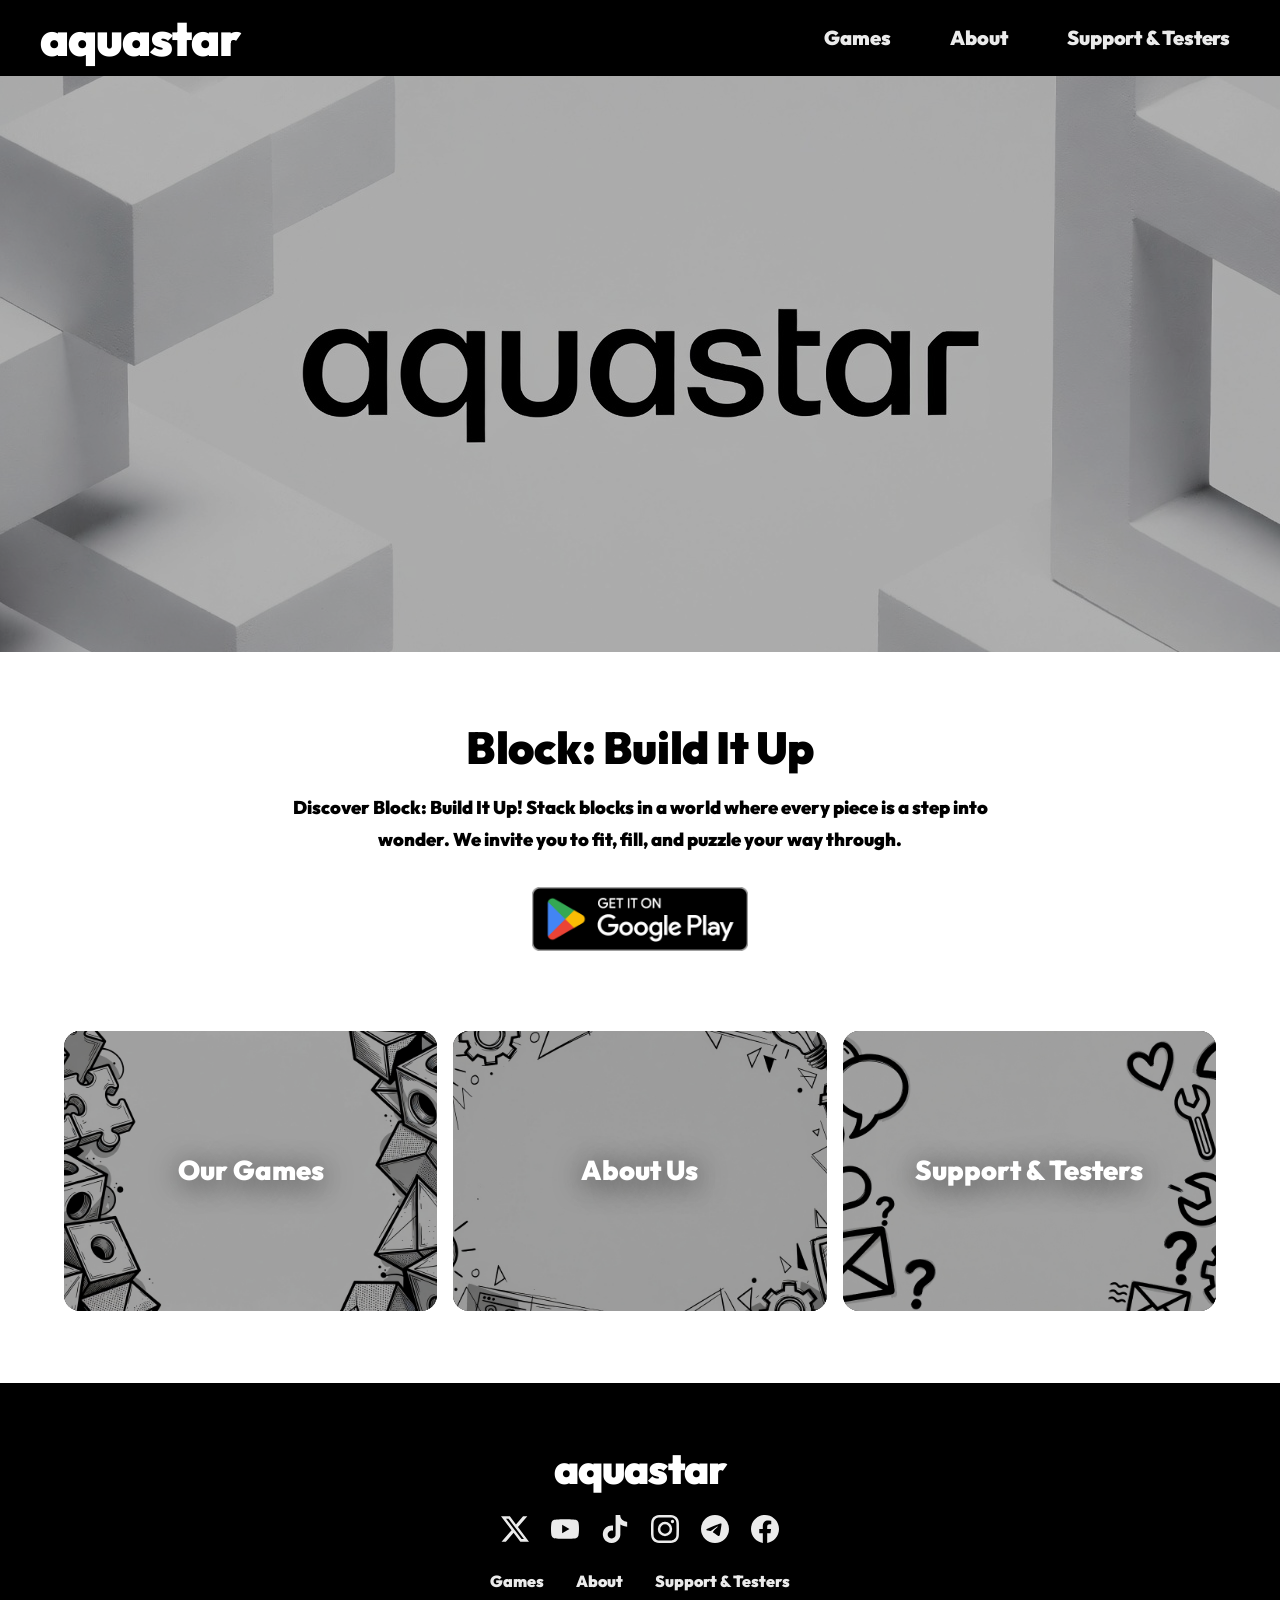
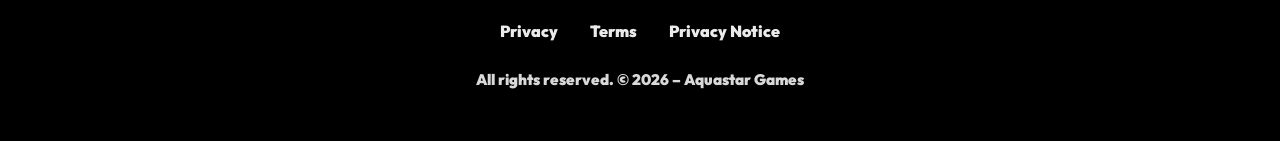
==== index.html @ ebdb1789 "Add files via upload" ====
<!DOCTYPE html>
<html lang="ru">
<head>
<meta charset="UTF-8">
<meta name="viewport" content="width=device-width, initial-scale=1.0">
<title>AQUASTAR — game studio</title>
<meta name="description" content="AQUASTAR — независимая игровая студия.">
<link rel="stylesheet" href="styles.css?v=2">
<link rel="preconnect" href="https://fonts.googleapis.com">
<link rel="preconnect" href="https://fonts.gstatic.com" crossorigin>
<link href="https://fonts.googleapis.com/css2?family=Outfit:wght@900&display=swap" rel="stylesheet">
<link rel="icon" href="IMG_1594.PNG">
</head>
<body data-page="home">

<header class="header">
  <div class="header-wide">
    <a href="index.html" class="logo">
      <span class="logo-name">AQUASTAR</span>
    </a>
    <button class="burger" id="burger" aria-label="menu"><span></span><span></span><span></span></button>
  </div>
  <nav class="nav" id="nav">
    <a href="games.html" data-nav="games">Games</a>
    <a href="about.html" data-nav="about">About</a>
    <a href="support.html" data-nav="support">Support &amp; Testers</a>
  </nav>
</header>

<main>
  <section class="banner"><img src="landing.jpg" alt=""></section>
  <section class="promo">
    <h1>Block: Build It Up</h1>
    <p>Discover Block: Build It Up! Stack blocks in a world where every piece is a step into wonder. We invite you to fit, fill, and puzzle your way through.</p>
    <a class="gplay-img" href="#">
      <img src="GetItOnGooglePlay_Badge_Web_color_English.png" alt="Get it on Google Play">
    </a>
  </section>
  <section class="land-cards">
    <a class="land-card" href="games.html"><img src="Games.jpg" alt="Our Games"><span>Our Games</span></a>
    <a class="land-card" href="about.html"><img src="About%20us.jpg" alt="About Us"><span>About Us</span></a>
    <a class="land-card" href="support.html"><img src="support.jpg" alt="Support and Testers"><span>Support &amp; Testers</span></a>
  </section>
</main>

<footer class="footer">
  <div class="footer-wide">
    <div class="footer-logo">aquastar</div>
    <div class="footer-social">
      <a href="https://x.com/aquastarstudio" target="_blank" rel="noopener" aria-label="X"><svg viewBox="0 0 24 24"><path d="M18.9 1.15h3.68l-8.04 9.19L24 22.85h-7.41l-5.8-7.58-6.64 7.58H.47l8.6-9.83L0 1.15h7.59l5.24 6.93 6.07-6.93zm-1.29 19.5h2.04L6.49 3.24H4.3l13.31 17.41z"/></svg></a>
      <a href="https://youtube.com/@aquastarstudio" target="_blank" rel="noopener" aria-label="YouTube"><svg viewBox="0 0 24 24"><path d="M23.5 6.19a3.02 3.02 0 0 0-2.12-2.14C19.5 3.55 12 3.55 12 3.55s-7.5 0-9.38.5A3.02 3.02 0 0 0 .5 6.19C0 8.07 0 12 0 12s0 3.93.5 5.81a3.02 3.02 0 0 0 2.12 2.14c1.88.5 9.38.5 9.38.5s7.5 0 9.38-.5a3.02 3.02 0 0 0 2.12-2.14C24 15.93 24 12 24 12s0-3.93-.5-5.81zM9.55 15.57V8.43L15.82 12l-6.27 3.57z"/></svg></a>
      <a href="https://www.tiktok.com/@aquastarstudio" target="_blank" rel="noopener" aria-label="TikTok"><svg viewBox="0 0 24 24"><path d="M12.53.02C13.84 0 15.14.01 16.44 0c.08 1.53.63 3.09 1.75 4.17 1.12 1.11 2.7 1.62 4.24 1.79v4.03c-1.44-.05-2.89-.35-4.2-.97-.57-.26-1.1-.59-1.62-.93-.01 2.92.01 5.84-.02 8.75-.08 1.4-.54 2.79-1.35 3.94-1.31 1.92-3.58 3.17-5.91 3.21-1.43.08-2.86-.31-4.08-1.03-2.02-1.19-3.44-3.37-3.65-5.71-.02-.5-.03-1-.01-1.49.18-1.9 1.12-3.72 2.58-4.96 1.66-1.44 3.98-2.13 6.15-1.72.02 1.48-.04 2.96-.04 4.44-.99-.32-2.15-.23-3.02.37-.63.41-1.11 1.04-1.36 1.75-.21.51-.15 1.07-.14 1.61.24 1.64 1.82 3.02 3.5 2.87 1.12-.01 2.19-.66 2.77-1.61.19-.33.4-.67.41-1.06.1-1.79.06-3.57.07-5.36.01-4.03-.01-8.05.02-12.07z"/></svg></a>
      <a href="https://www.instagram.com/aquastarstudio" target="_blank" rel="noopener" aria-label="Instagram"><svg viewBox="0 0 24 24"><path d="M12 0C8.74 0 8.33.01 7.05.07 5.78.13 4.9.33 4.14.63c-.79.3-1.46.72-2.13 1.38A5.88 5.88 0 0 0 .63 4.14C.33 4.9.13 5.78.07 7.05.01 8.33 0 8.74 0 12s.01 3.67.07 4.95c.06 1.27.26 2.15.56 2.91.3.79.72 1.46 1.38 2.13.67.66 1.34 1.08 2.13 1.38.76.3 1.64.5 2.91.56C8.33 23.99 8.74 24 12 24s3.67-.01 4.95-.07c1.27-.06 2.15-.26 2.91-.56a5.88 5.88 0 0 0 2.13-1.38 5.88 5.88 0 0 0 1.38-2.13c.3-.76.5-1.64.56-2.91.06-1.28.07-1.69.07-4.95s-.01-3.67-.07-4.95c-.06-1.27-.26-2.15-.56-2.91a5.88 5.88 0 0 0-1.38-2.13A5.88 5.88 0 0 0 19.86.63C19.1.33 18.22.13 16.95.07 15.67.01 15.26 0 12 0zm0 2.16c3.2 0 3.58.01 4.85.07 1.17.05 1.8.25 2.23.41.56.22.96.48 1.38.9.42.42.68.82.9 1.38.16.42.36 1.06.41 2.23.06 1.27.07 1.65.07 4.85s-.01 3.58-.07 4.85c-.05 1.17-.25 1.8-.41 2.23a3.72 3.72 0 0 1-.9 1.38c-.42.42-.82.68-1.38.9-.42.16-1.06.36-2.23.41-1.27.06-1.65.07-4.85.07s-3.58-.01-4.85-.07c-1.17-.05-1.8-.25-2.23-.41a3.72 3.72 0 0 1-1.38-.9 3.72 3.72 0 0 1-.9-1.38c-.16-.42-.36-1.06-.41-2.23-.06-1.27-.07-1.65-.07-4.85s.01-3.58.07-4.85c.05-1.17.25-1.8.41-2.23.22-.56.48-.96.9-1.38.42-.42.82-.68 1.38-.9.42-.16 1.06-.36 2.23-.41 1.27-.06 1.65-.07 4.85-.07M12 5.84A6.16 6.16 0 1 0 18.16 12 6.16 6.16 0 0 0 12 5.84zm0 10.15A4 4 0 1 1 16 12a4 4 0 0 1-4 3.99zm7.85-10.4a1.44 1.44 0 1 1-2.88 0 1.44 1.44 0 0 1 2.88 0z"/></svg></a>
      <a href="https://t.me/aquastargames" target="_blank" rel="noopener" aria-label="Telegram"><svg viewBox="0 0 24 24"><path d="M11.944 0A12 12 0 0 0 0 12a12 12 0 0 0 12 12 12 12 0 0 0 12-12A12 12 0 0 0 12 0a12 12 0 0 0-.056 0zm4.962 7.224c.1-.002.321.023.465.14a.506.506 0 0 1 .171.325c.016.093.036.306.02.472-.18 1.898-.962 6.502-1.36 8.627-.168.9-.499 1.201-.82 1.23-.696.065-1.225-.46-1.9-.902-1.056-.693-1.653-1.124-2.678-1.8-1.185-.78-.417-1.21.258-1.91.177-.184 3.247-2.977 3.307-3.23.007-.032.014-.15-.056-.212s-.174-.041-.249-.024c-.106.024-1.793 1.14-5.061 3.345-.48.33-.913.49-1.302.48-.428-.008-1.252-.241-1.865-.44-.752-.245-1.349-.374-1.297-.789.027-.216.325-.437.893-.663 3.498-1.524 5.83-2.529 6.998-3.014 3.332-1.386 4.025-1.627 4.476-1.635z"/></svg></a>
      <a href="https://www.facebook.com/profile.php?id=61594178802154" target="_blank" rel="noopener" aria-label="Facebook"><svg viewBox="0 0 24 24"><path d="M24 12.07C24 5.4 18.63 0 12 0S0 5.4 0 12.07C0 18.1 4.39 23.09 10.13 24v-8.44H7.08v-3.49h3.04V9.41c0-3.02 1.8-4.7 4.54-4.7 1.31 0 2.68.24 2.68.24v2.97h-1.51c-1.49 0-1.95.93-1.95 1.89v2.26h3.32l-.53 3.49h-2.79V24C19.61 23.09 24 18.1 24 12.07z"/></svg></a>
    </div>
    <div class="footer-nav"><a href="games.html">Games</a><a href="about.html">About</a><a href="support.html">Support &amp; Testers</a></div>
    <div class="footer-links"><a href="privacy.html">Privacy</a><a href="terms.html">Terms</a><a href="privacy-notice.html">Privacy Notice</a></div>
    <div class="footer-copy">All rights reserved. © 2026 – Aquastar Games</div>
  </div>
</footer>

<script src="script.js"></script>
</body>
</html>
---- styles.css ----
:root{
  --bg:#ffffff;
  --ink:#0b1020;
  --muted:#5c6b87;
  --line:#e7ecf4;
  --gray:#f5f7fb;
  --accent:#0090c8;
  --r:16px;
  --font-d:'Outfit',system-ui,sans-serif;
  --font-b:'Outfit',system-ui,sans-serif;
  --font-logo:'Outfit',system-ui,sans-serif;
  --font-nav:'Outfit',system-ui,sans-serif;
}
*{margin:0;padding:0;box-sizing:border-box;font-family:'Outfit',system-ui,sans-serif;font-weight:900}
html{scroll-behavior:smooth}
body{background:var(--bg);color:var(--ink);font-family:'Outfit',system-ui,sans-serif;font-weight:900;line-height:1.6;min-height:100vh;display:flex;flex-direction:column}
main{flex:1;min-height:60vh}
a{color:inherit;text-decoration:none}
.wrap{max-width:1120px;margin:0 auto;padding:0 24px}
.wrap-wide{max-width:1400px;margin:0 auto;padding:0 32px}
.muted{color:var(--muted)}
.eyebrow{font-size:.75rem;letter-spacing:.18em;text-transform:uppercase;color:var(--accent);font-weight:900;margin-bottom:12px}
h1{font-family:var(--font-d);font-size:clamp(2rem,5vw,3.4rem);line-height:1.08;letter-spacing:-.01em;margin-bottom:16px}
h2{font-family:var(--font-d);font-size:clamp(1.3rem,2.8vw,1.9rem);line-height:1.2;margin-bottom:12px}
.lead{color:var(--muted);font-size:1.08rem;max-width:620px;margin-bottom:24px}
.link{font-weight:900;border-bottom:2px solid var(--ink);padding-bottom:2px}
.link:hover{color:var(--accent);border-color:var(--accent)}

/* wide header: logo left, buttons right — black */
.header{position:sticky;top:0;z-index:60}
.header-wide{position:relative;z-index:60;max-width:none;margin:0;padding:0 48px 0 40px;height:76px;display:flex;align-items:center;gap:16px;background:#000;border-bottom:1px solid #000}
.logo{display:flex;align-items:center;gap:0;margin:0;padding:0;flex:1}
.logo-name{font-family:var(--font-logo);font-weight:900;text-transform:lowercase;letter-spacing:-.02em;font-size:3rem;line-height:1;color:#fff;margin:0;padding:0}
.nav{position:absolute;z-index:65;right:48px;top:50%;transform:translateY(-50%);display:flex;gap:56px;align-items:center}
.nav a{padding:6px 2px;border-radius:0;font-family:var(--font-nav);font-weight:900;font-size:1.25rem;letter-spacing:-.01em;color:#fff;border:none;background:none;opacity:.92}
.nav a:hover{color:#fff;background:none;opacity:1}
.nav a.active{color:#fff;background:none;opacity:1}
.burger{display:none;flex-direction:column;justify-content:center;gap:5px;background:none;border:none;padding:8px;cursor:pointer}
.burger span{width:22px;height:2px;background:#fff;display:block;border-radius:2px;transform-origin:center;transition:transform .38s cubic-bezier(.4,0,.2,1),opacity .25s ease}
.burger.open span:nth-child(1){transform:translateY(7px) rotate(45deg)}
.burger.open span:nth-child(2){opacity:0}
.burger.open span:nth-child(3){transform:translateY(-7px) rotate(-45deg)}

/* buttons */
.btn{display:inline-flex;align-items:center;justify-content:center;padding:14px 28px;border-radius:12px;font-weight:900;font-size:.95rem;border:1px solid transparent;cursor:pointer;transition:.2s}
.btn-dark{background:var(--ink);color:#fff}
.btn-dark:hover{transform:translateY(-2px);box-shadow:0 12px 28px rgba(11,16,32,.22)}
.btn-light{background:#fff;color:var(--ink);border-color:var(--line)}
.btn-light:hover{border-color:var(--ink)}

/* hero */
.hero{padding:88px 0 72px;border-bottom:1px solid var(--line)}
.hero-btns{display:flex;gap:12px;flex-wrap:wrap}

/* sections */
.section{padding:72px 0}
.section-gray{background:var(--gray);border-top:1px solid var(--line);border-bottom:1px solid var(--line)}
.section-head{display:flex;align-items:end;justify-content:space-between;gap:20px;margin-bottom:32px;flex-wrap:wrap}
.split{display:grid;grid-template-columns:1.1fr .9fr;gap:48px;align-items:start}
.checklist{list-style:none;margin:20px 0 24px;display:flex;flex-direction:column;gap:12px}
.checklist li{padding:14px 16px;border:1px solid var(--line);border-radius:12px;background:#fff}
.checklist li b{font-weight:900}
.checklist li span{color:var(--muted)}

/* cards */
.card{background:#fff;border:1px solid var(--line);border-radius:var(--r);padding:28px}
.about-card{text-align:center}
.about-stats{display:grid;grid-template-columns:repeat(3,1fr);gap:12px;border-top:1px solid var(--line);padding-top:20px}
.about-stats b{font-family:var(--font-d);font-size:1.4rem;display:block}
.about-stats span{color:var(--muted);font-size:.82rem}

/* games */
.games-grid{display:grid;grid-template-columns:repeat(3,1fr);gap:16px}
.game{background:#fff;border:1px solid var(--line);border-radius:var(--r);padding:26px 24px;display:flex;flex-direction:column;gap:10px;transition:.2s}
.game:hover{transform:translateY(-4px);border-color:var(--ink);box-shadow:0 16px 40px rgba(11,16,32,.1)}
.game-top{display:flex;justify-content:space-between;align-items:center;margin-bottom:6px}
.tag{font-size:.72rem;font-weight:900;letter-spacing:.08em;text-transform:uppercase;background:var(--ink);color:#fff;padding:5px 12px;border-radius:99px}
.game-num{color:var(--muted);font-size:.85rem}
.game h3{font-family:var(--font-d);font-size:1.1rem}
.game p{color:var(--muted);font-size:.93rem;flex:1}

/* detail pages */
.page-hero{padding:72px 0 40px}
.stack{display:flex;flex-direction:column;gap:16px}
.detail{background:#fff;border:1px solid var(--line);border-radius:var(--r);padding:36px 32px}
.detail-top{display:flex;justify-content:space-between;gap:12px;flex-wrap:wrap;margin-bottom:14px}
.num{color:#c3cbdd;margin-right:8px}
.detail p{color:var(--muted);max-width:720px;margin-bottom:20px}
.meta{display:grid;grid-template-columns:repeat(4,1fr);gap:12px;border-top:1px solid var(--line);padding-top:20px}
.meta b{display:block;font-size:.72rem;text-transform:uppercase;letter-spacing:.1em;color:var(--muted);margin-bottom:4px}
.columns-3{display:grid;grid-template-columns:repeat(3,1fr);gap:16px}
.mini-card{background:#fff;border:1px solid var(--line);border-radius:var(--r);padding:26px 24px}
.mini-card b{font-family:var(--font-d);color:var(--accent)}
.mini-card h3{font-size:1rem;margin:10px 0 8px;font-family:var(--font-b);font-weight:900}
.mini-card p{color:var(--muted);font-size:.92rem}
.timeline{display:grid;grid-template-columns:repeat(4,1fr);gap:12px;margin-top:20px}
.timeline>div{border:1px solid var(--line);border-radius:12px;padding:16px;background:var(--gray)}
.timeline b{font-family:var(--font-d);display:block;font-size:1.1rem}
.timeline span{color:var(--muted);font-size:.88rem}

/* cta */
.cta{border:1px solid var(--ink);border-radius:20px;padding:40px 36px;display:flex;align-items:center;justify-content:space-between;gap:24px;flex-wrap:wrap;background:#fff}

/* form */
.form{display:flex;flex-direction:column;gap:14px;margin-top:24px;max-width:640px}
.form-row{display:grid;grid-template-columns:1fr 1fr;gap:14px}
.form label{display:flex;flex-direction:column;gap:8px;font-size:.8rem;font-weight:900;text-transform:uppercase;letter-spacing:.08em;color:var(--muted)}
.form input,.form textarea{border:1px solid var(--line);border-radius:12px;padding:13px 14px;font-family:var(--font-b);font-size:.95rem;color:var(--ink);background:#fff;width:100%}
.form input:focus,.form textarea:focus{outline:none;border-color:var(--ink)}
.form-ok{display:none;background:#e8f8ef;border:1px solid #b6e6c8;color:#157347;padding:12px;border-radius:12px;font-size:.9rem;text-transform:none;letter-spacing:0}
.form-ok.show{display:block}
.contact-lines{display:flex;flex-direction:column;gap:8px;margin-top:20px;color:var(--muted)}

/* fullscreen banner */
.banner{position:relative;width:100%;height:64vh;min-height:300px;overflow:hidden;background:#000}
.banner img{width:100%;height:100%;object-fit:cover;display:block}
.banner::after{content:"";position:absolute;inset:0;background:rgba(0,0,0,.3)}
.banner-text{position:absolute;inset:0;z-index:1;display:flex;align-items:center;justify-content:center;text-align:center;padding:0 20px;color:#fff;font-family:var(--font-nav);font-weight:900;font-size:clamp(2.5rem,7vw,5rem);letter-spacing:-.01em;text-shadow:0 4px 32px rgba(0,0,0,.65)}

/* game promo */
.promo{max-width:780px;margin:0 auto;padding:72px 24px;text-align:center}
.promo h1,.promo h2{font-size:clamp(1.8rem,4.5vw,2.8rem);margin-bottom:20px;color:#000}
.promo p{font-size:1.15rem;line-height:1.7;color:#000;margin-bottom:32px}
.gplay-img{display:inline-block}
.gplay-img img{height:64px;width:auto;display:block}

/* landing cards */
.land-cards{display:grid;grid-template-columns:repeat(3,1fr);gap:16px;max-width:1200px;margin:0 auto;padding:0 24px 72px}
.land-card{position:relative;display:block;border-radius:16px;overflow:hidden;min-height:280px;background:#000}
.land-card img{position:absolute;inset:0;width:100%;height:100%;object-fit:cover;transition:transform .5s ease}
.land-card::after{content:"";position:absolute;inset:0;background:rgba(0,0,0,.35)}
.land-card span{position:absolute;inset:0;z-index:1;display:flex;align-items:center;justify-content:center;text-align:center;padding:0 16px;color:#fff;font-weight:900;font-size:1.7rem;text-shadow:0 4px 28px rgba(0,0,0,.65)}
.land-card:hover img{transform:scale(1.05)}
.policy h3{font-size:1.25rem;margin:28px 0 10px;color:#000}
.policy h3:first-child{margin-top:0}
.policy p{font-size:1rem;margin-bottom:14px;font-weight:500;line-height:1.75;color:#000}
.policy ul{margin:0 0 14px 20px;color:#000;font-size:1rem;font-weight:500;line-height:1.75}
.policy li{margin-bottom:6px;color:#000}
.policy a{color:#000;text-decoration:underline;word-break:break-all}
.policy code{font-family:monospace;font-size:.88em;color:#000;background:none;border:none;padding:0}
body[data-page="privacy"] .eyebrow{color:#000}
body[data-page="privacy"] .lead{color:#000}
body[data-page="terms"] .eyebrow{color:#000}
body[data-page="terms"] .lead{color:#000}
body[data-page="privacy-notice"] .eyebrow{color:#000}
body[data-page="privacy-notice"] .lead{color:#000}

/* language toggle */
.lang-toggle{display:flex;gap:8px;margin-bottom:8px}
.lang-toggle button{font-family:var(--font-nav);font-weight:900;font-size:1rem;padding:10px 26px;border-radius:99px;border:1px solid #000;background:#fff;color:#000;cursor:pointer}
.lang-toggle button.on{background:#000;color:#fff}

/* footer — black, centered like reference */
.footer{border-top:1px solid #000;padding:0;background:#000}
.footer-wide{max-width:none;margin:0;padding:64px 24px 48px;display:flex;flex-direction:column;align-items:center;gap:24px;text-align:center}
.footer-logo{font-family:var(--font-logo);font-weight:900;text-transform:lowercase;letter-spacing:-.02em;font-size:2.6rem;line-height:1;color:#fff}
.footer-social{display:flex;gap:18px;align-items:center;justify-content:center;flex-wrap:wrap}
.footer-social a{display:inline-flex;width:32px;height:32px;align-items:center;justify-content:center;color:#fff;opacity:.92}
.footer-social a:hover{opacity:1;transform:translateY(-2px)}
.footer-social svg{width:28px;height:28px;fill:#fff}
.footer-links,.footer-nav{display:flex;gap:32px;font-family:var(--font-nav);font-weight:900;font-size:1rem;flex-wrap:wrap;justify-content:center}
.footer-links a,.footer-nav a{color:#fff;opacity:.92}
.footer-links a:hover,.footer-nav a:hover{opacity:1}
.footer-copy{color:#fff;opacity:.85;font-size:.95rem;font-family:var(--font-nav);font-weight:900}

/* reveal */
.reveal{opacity:0;transform:translateY(18px);transition:.6s ease}
.reveal.visible{opacity:1;transform:none}

@media(max-width:900px){
  .split{grid-template-columns:1fr}
  .games-grid,.columns-3{grid-template-columns:1fr}
  .meta{grid-template-columns:repeat(2,1fr)}
  .timeline{grid-template-columns:repeat(2,1fr)}
}
@media(max-width:720px){
  .header-wide{padding:0 20px;height:64px}
  .logo-name{font-size:2.1rem}
  .nav{position:fixed;top:64px;left:0;right:0;z-index:55;background:#fff;flex-direction:column;gap:0;align-items:stretch;border-bottom:1px solid #e2e2e2;display:flex;padding:8px 24px 24px;transform:translateY(-115%);visibility:hidden;transition:transform .5s cubic-bezier(.4,0,.2,1),visibility 0s .5s}
  .nav.open{transform:none;visibility:visible;transition:transform .55s cubic-bezier(.4,0,.2,1)}
  .nav a{text-align:left;border:none;border-bottom:1px solid #f5f5f5;color:#000;font-size:1.1rem;padding:18px 0;opacity:0;transition:opacity .3s ease}
  .nav a.active{color:#000}
  .nav.open a{opacity:1}
  .nav.open a:nth-child(1){transition-delay:.15s}
  .nav.open a:nth-child(2){transition-delay:.22s}
  .nav.open a:nth-child(3){transition-delay:.29s}
  .burger{display:flex}
  .form-row{grid-template-columns:1fr}
  .wrap-wide{padding:0 20px}
  .banner{height:58vh;min-height:260px}
  .land-cards{grid-template-columns:1fr}
  .section{padding:52px 0}
  .hero{padding:60px 0 52px}
  .detail{padding:28px 22px}
  .cta{padding:28px 22px}
}
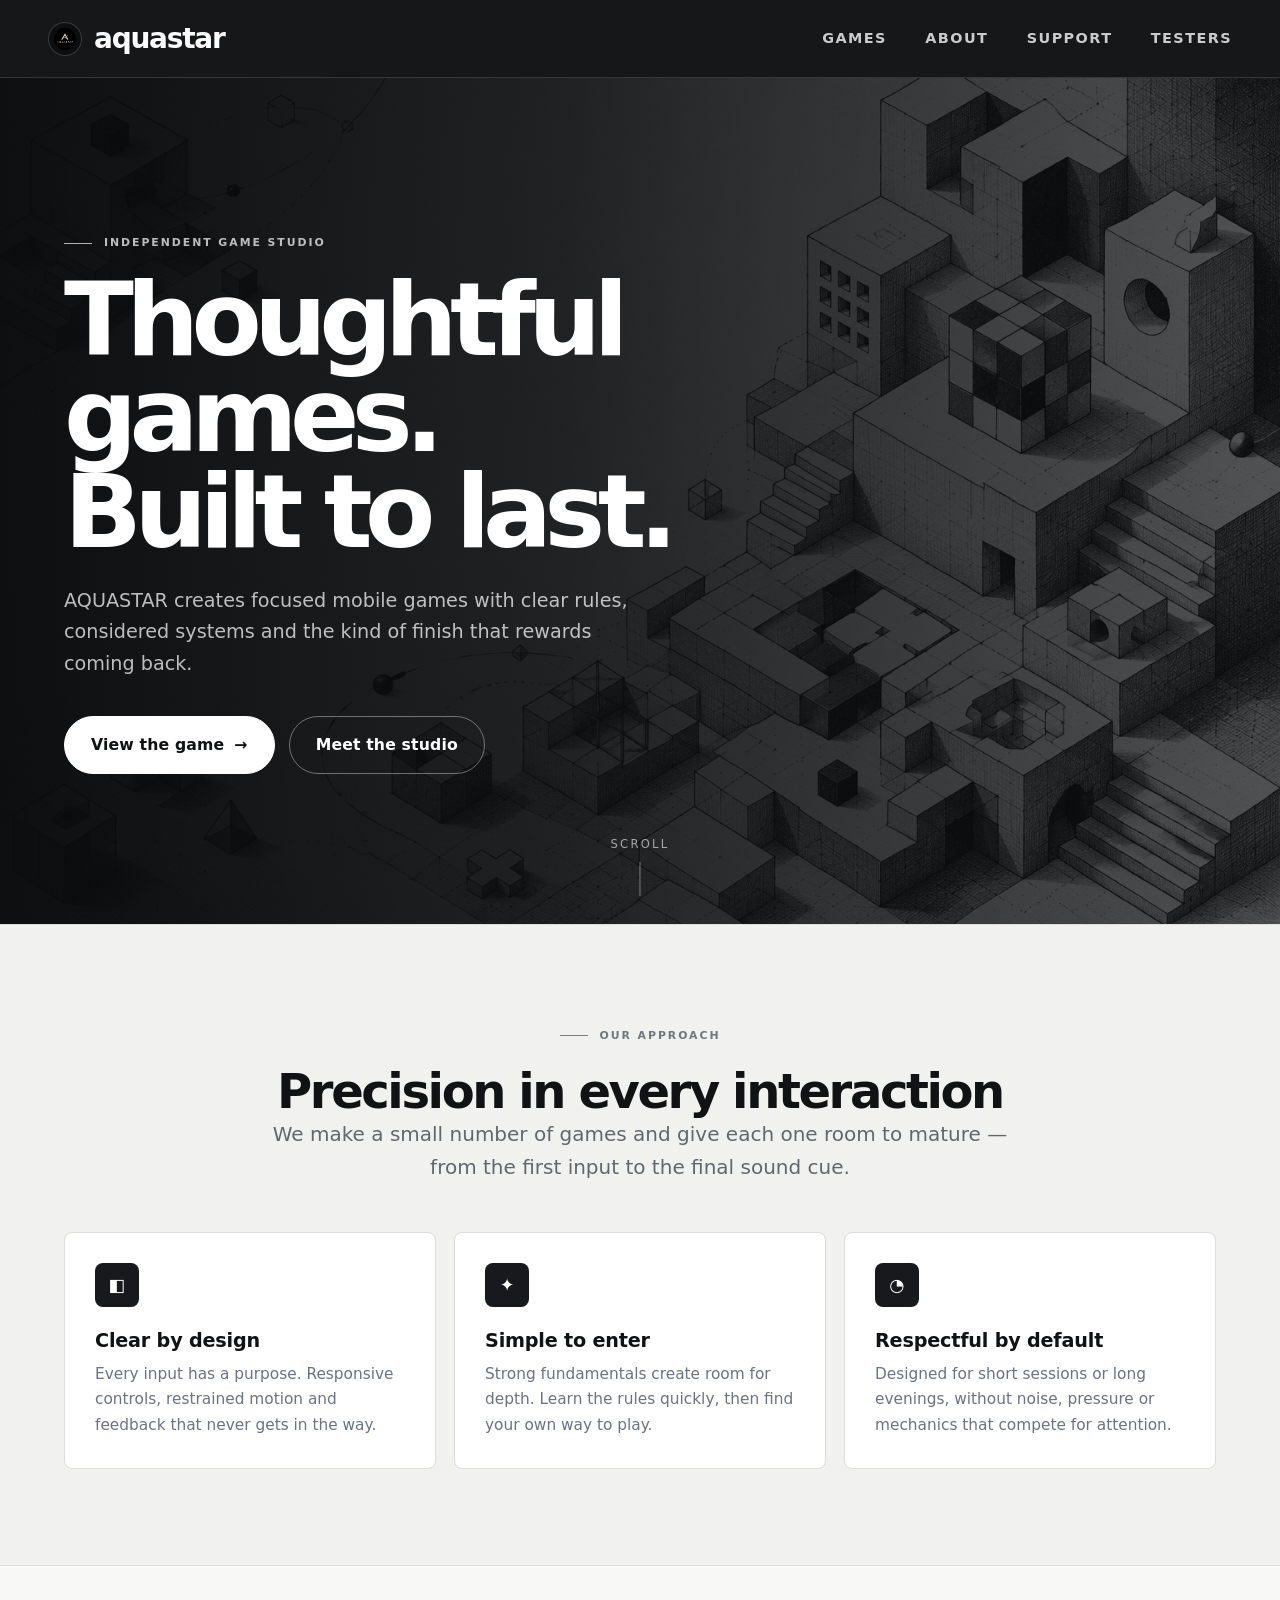
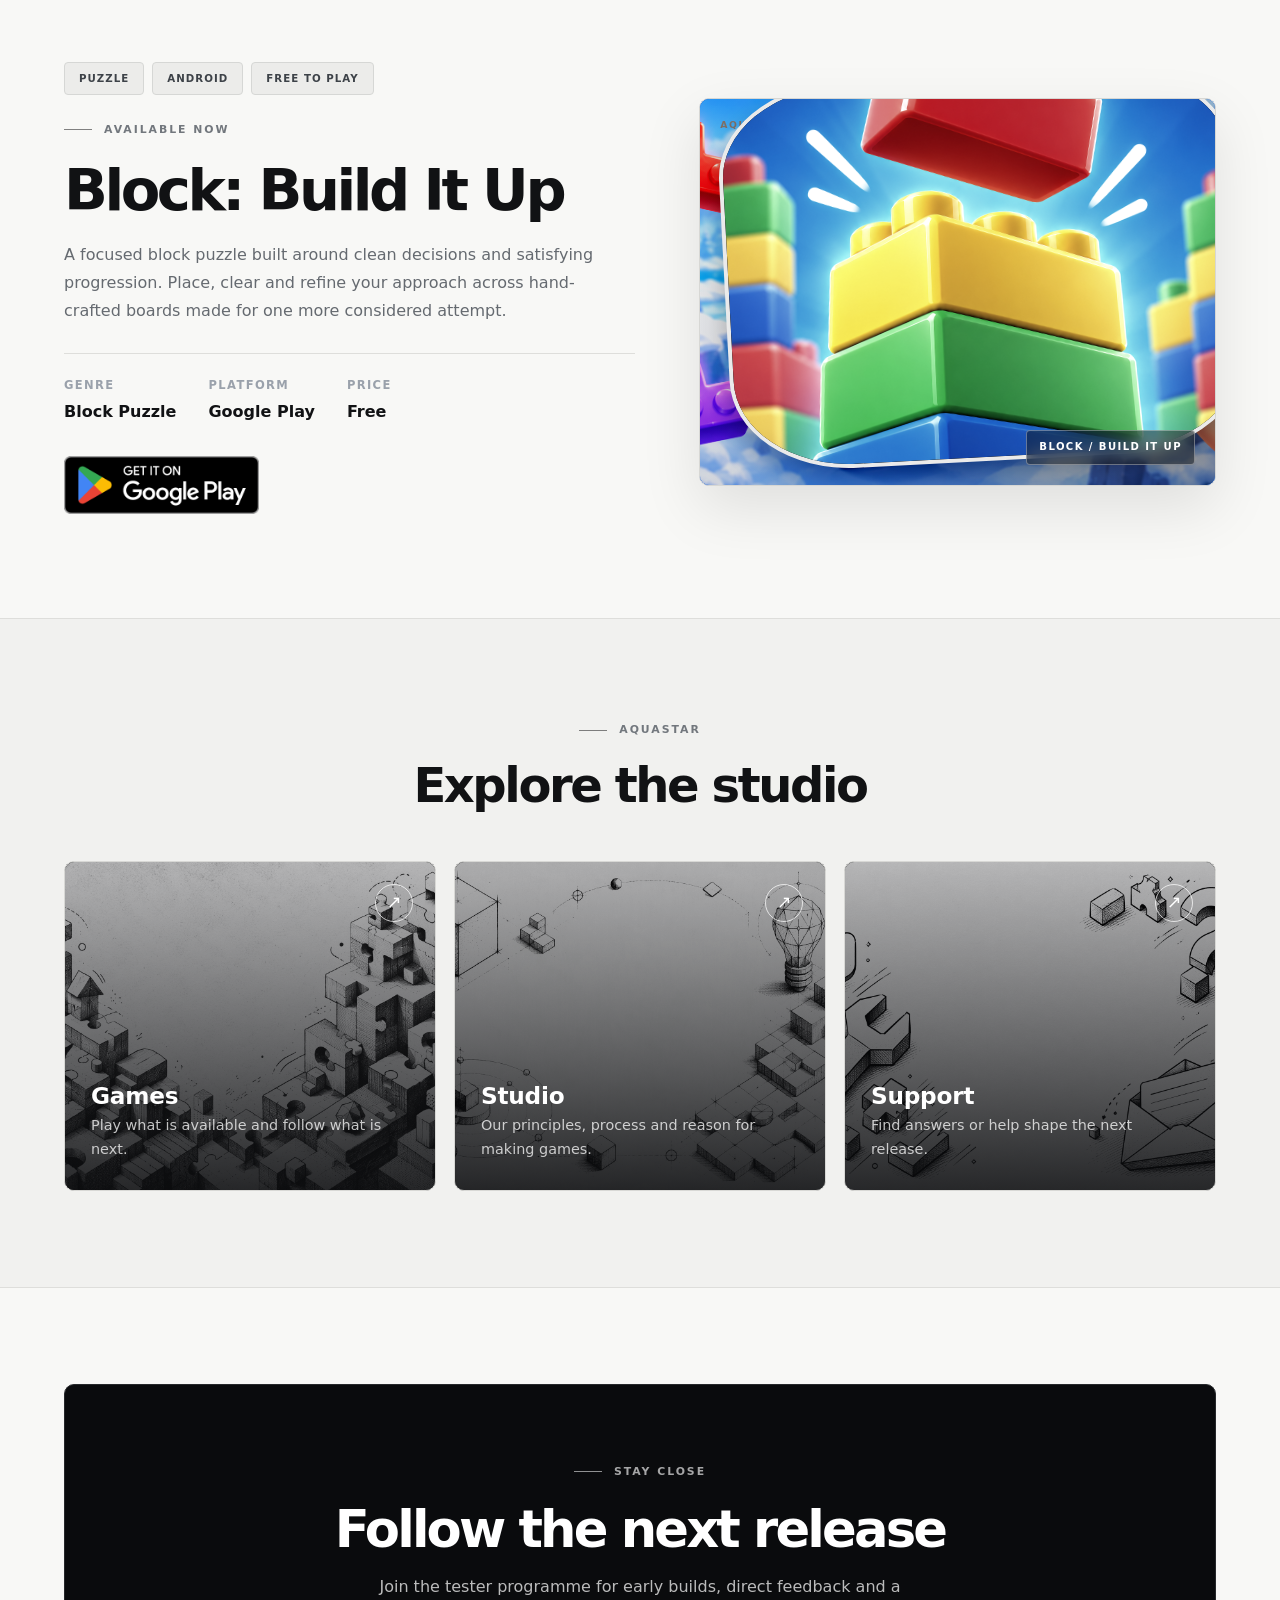
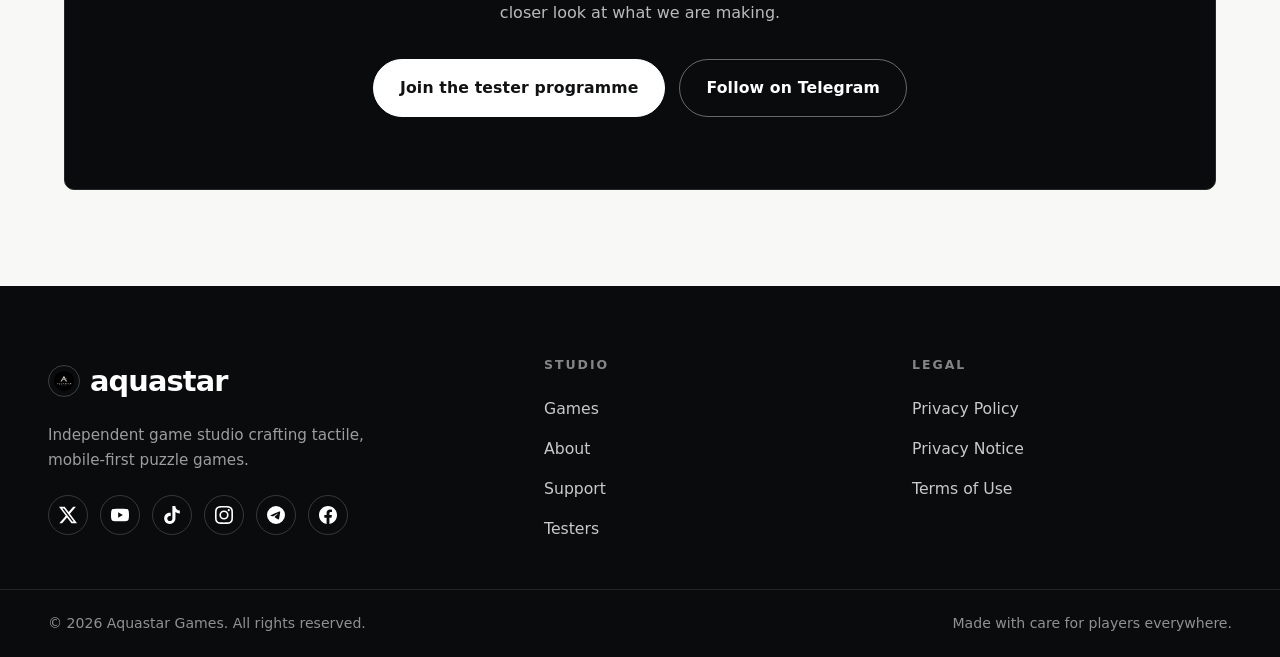
==== commit c7ca7c4e: "Add files via upload" ====
--- a/index.html
+++ b/index.html
@@ -1,14 +1,11 @@
 <!DOCTYPE html>
-<html lang="ru">
+<html lang="en">
 <head>
 <meta charset="UTF-8">
 <meta name="viewport" content="width=device-width, initial-scale=1.0">
-<title>AQUASTAR — game studio</title>
-<meta name="description" content="AQUASTAR — независимая игровая студия.">
-<link rel="stylesheet" href="styles.css?v=2">
-<link rel="preconnect" href="https://fonts.googleapis.com">
-<link rel="preconnect" href="https://fonts.gstatic.com" crossorigin>
-<link href="https://fonts.googleapis.com/css2?family=Outfit:wght@900&display=swap" rel="stylesheet">
+<title>AQUASTAR Games — Independent Game Studio</title>
+<meta name="description" content="AQUASTAR is an independent game studio making focused mobile games with clear systems and considered play. Discover Block: Build It Up.">
+<link rel="stylesheet" href="styles.css?v=7">
 <link rel="icon" href="IMG_1594.PNG">
 </head>
 <body data-page="home">
@@ -16,47 +13,164 @@
 <header class="header">
   <div class="header-wide">
     <a href="index.html" class="logo">
-      <span class="logo-name">AQUASTAR</span>
+      <img class="logo-mark" src="IMG_1594.PNG" alt="">
+      <span class="logo-name">aquastar</span>
     </a>
-    <button class="burger" id="burger" aria-label="menu"><span></span><span></span><span></span></button>
+    <button class="burger" id="burger" aria-label="Toggle menu" aria-expanded="false"><span></span><span></span><span></span></button>
+    <nav class="nav" id="nav">
+      <a href="games.html" data-nav="games">Games</a>
+      <a href="about.html" data-nav="about">About</a>
+      <a href="support.html" data-nav="support">Support</a>
+      <a href="testers.html" data-nav="testers">Testers</a>
+    </nav>
   </div>
-  <nav class="nav" id="nav">
-    <a href="games.html" data-nav="games">Games</a>
-    <a href="about.html" data-nav="about">About</a>
-    <a href="support.html" data-nav="support">Support &amp; Testers</a>
-  </nav>
 </header>
 
 <main>
-  <section class="banner"><img src="landing.jpg" alt=""></section>
-  <section class="promo">
-    <h1>Block: Build It Up</h1>
-    <p>Discover Block: Build It Up! Stack blocks in a world where every piece is a step into wonder. We invite you to fit, fill, and puzzle your way through.</p>
-    <a class="gplay-img" href="#">
-      <img src="GetItOnGooglePlay_Badge_Web_color_English.png" alt="Get it on Google Play">
-    </a>
+  <!-- HERO -->
+  <section class="hero">
+    <div class="hero-bg"><img src="media-output/img-muo6prdi-0a1974c6.png" alt=""></div>
+    <div class="hero-inner">
+<span class="eyebrow reveal">Independent game studio</span>
+       <h1 class="reveal d1">Thoughtful games.<br>Built to last.</h1>
+       <p class="lead reveal d2">AQUASTAR creates focused mobile games with clear rules, considered systems and the kind of finish that rewards coming back.</p>
+      <div class="hero-btns reveal d3">
+        <a class="btn btn-light btn-arrow" href="games.html">View the game</a>
+        <a class="btn btn-ghost" href="about.html">Meet the studio</a>
+      </div>
+    </div>
+    <div class="hero-scroll">Scroll<span></span></div>
   </section>
-  <section class="land-cards">
-    <a class="land-card" href="games.html"><img src="Games.jpg" alt="Our Games"><span>Our Games</span></a>
-    <a class="land-card" href="about.html"><img src="About%20us.jpg" alt="About Us"><span>About Us</span></a>
-    <a class="land-card" href="support.html"><img src="support.jpg" alt="Support and Testers"><span>Support &amp; Testers</span></a>
+
+  <!-- VALUES -->
+  <section class="section section-cream">
+    <div class="wrap">
+      <div class="title-block center reveal">
+<span class="eyebrow">Our approach</span>
+         <h2>Precision in every interaction</h2>
+         <p class="lead mx-auto">We make a small number of games and give each one room to mature — from the first input to the final sound cue.</p>
+      </div>
+      <div class="grid-3">
+        <div class="vcard reveal">
+          <div class="vcard-ico">◧</div>
+<h3>Clear by design</h3>
+           <p>Every input has a purpose. Responsive controls, restrained motion and feedback that never gets in the way.</p>
+        </div>
+        <div class="vcard reveal d1">
+          <div class="vcard-ico">✦</div>
+<h3>Simple to enter</h3>
+           <p>Strong fundamentals create room for depth. Learn the rules quickly, then find your own way to play.</p>
+        </div>
+        <div class="vcard reveal d2">
+          <div class="vcard-ico">◔</div>
+<h3>Respectful by default</h3>
+           <p>Designed for short sessions or long evenings, without noise, pressure or mechanics that compete for attention.</p>
+        </div>
+      </div>
+    </div>
+  </section>
+
+  <!-- FEATURED GAME -->
+  <section class="section">
+    <div class="wrap">
+      <div class="feature">
+        <div class="feature-content reveal">
+          <div class="tags"><span class="tag">Puzzle</span><span class="tag">Android</span><span class="tag">Free to play</span></div>
+<span class="eyebrow">Available now</span>
+           <h2>Block: Build It Up</h2>
+           <p>A focused block puzzle built around clean decisions and satisfying progression. Place, clear and refine your approach across hand-crafted boards made for one more considered attempt.</p>
+          <div class="feature-meta">
+            <div><b>Genre</b><span>Block Puzzle</span></div>
+            <div><b>Platform</b><span>Google Play</span></div>
+            <div><b>Price</b><span>Free</span></div>
+          </div>
+          <a class="gplay-img" href="#" aria-label="Get Block: Build It Up on Google Play">
+            <img src="GetItOnGooglePlay_Badge_Web_color_English.png" alt="Get it on Google Play">
+          </a>
+        </div>
+        <div class="feature-media game-art-media reveal d1">
+           <img src="bannerblockbuildit up.png" alt="Block: Build It Up game banner with colorful blocks and a puzzle board">
+           <img class="game-icon-badge" src="iconblock buildit uup.png" alt="Block: Build It Up icon">
+           <span class="game-art-label">Block / Build It Up</span>
+         </div>
+      </div>
+    </div>
+  </section>
+
+  <!-- NAV CARDS -->
+  <section class="section section-cream">
+    <div class="wrap">
+      <div class="title-block center reveal">
+<span class="eyebrow">AQUASTAR</span>
+         <h2>Explore the studio</h2>
+      </div>
+      <div class="cards-3">
+        <a class="navcard reveal" href="games.html">
+          <img src="media-output/img-muo6pqp6-bda563f0.png" alt="">
+          <span class="navcard-arrow">↗</span>
+          <div class="navcard-body"><h3>Games</h3><p>Play what is available and follow what is next.</p></div>
+        </a>
+        <a class="navcard reveal d1" href="about.html">
+          <img src="media-output/img-muo6piqw-cc4e121d.png" alt="">
+          <span class="navcard-arrow">↗</span>
+          <div class="navcard-body"><h3>Studio</h3><p>Our principles, process and reason for making games.</p></div>
+        </a>
+        <a class="navcard reveal d2" href="support.html">
+          <img src="media-output/img-muo6pu65-4a928ce8.png" alt="">
+          <span class="navcard-arrow">↗</span>
+          <div class="navcard-body"><h3>Support</h3><p>Find answers or help shape the next release.</p></div>
+        </a>
+      </div>
+    </div>
+  </section>
+
+  <!-- CTA -->
+  <section class="section">
+    <div class="wrap">
+      <div class="cta reveal">
+<span class="eyebrow">Stay close</span>
+         <h2>Follow the next release</h2>
+         <p>Join the tester programme for early builds, direct feedback and a closer look at what we are making.</p>
+        <div class="cta-btns">
+<a class="btn btn-light" href="testers.html">Join the tester programme</a>
+           <a class="btn btn-ghost" href="https://t.me/aquastargames" target="_blank" rel="noopener">Follow on Telegram</a>
+        </div>
+      </div>
+    </div>
   </section>
 </main>
 
 <footer class="footer">
   <div class="footer-wide">
-    <div class="footer-logo">aquastar</div>
-    <div class="footer-social">
-      <a href="https://x.com/aquastarstudio" target="_blank" rel="noopener" aria-label="X"><svg viewBox="0 0 24 24"><path d="M18.9 1.15h3.68l-8.04 9.19L24 22.85h-7.41l-5.8-7.58-6.64 7.58H.47l8.6-9.83L0 1.15h7.59l5.24 6.93 6.07-6.93zm-1.29 19.5h2.04L6.49 3.24H4.3l13.31 17.41z"/></svg></a>
-      <a href="https://youtube.com/@aquastarstudio" target="_blank" rel="noopener" aria-label="YouTube"><svg viewBox="0 0 24 24"><path d="M23.5 6.19a3.02 3.02 0 0 0-2.12-2.14C19.5 3.55 12 3.55 12 3.55s-7.5 0-9.38.5A3.02 3.02 0 0 0 .5 6.19C0 8.07 0 12 0 12s0 3.93.5 5.81a3.02 3.02 0 0 0 2.12 2.14c1.88.5 9.38.5 9.38.5s7.5 0 9.38-.5a3.02 3.02 0 0 0 2.12-2.14C24 15.93 24 12 24 12s0-3.93-.5-5.81zM9.55 15.57V8.43L15.82 12l-6.27 3.57z"/></svg></a>
-      <a href="https://www.tiktok.com/@aquastarstudio" target="_blank" rel="noopener" aria-label="TikTok"><svg viewBox="0 0 24 24"><path d="M12.53.02C13.84 0 15.14.01 16.44 0c.08 1.53.63 3.09 1.75 4.17 1.12 1.11 2.7 1.62 4.24 1.79v4.03c-1.44-.05-2.89-.35-4.2-.97-.57-.26-1.1-.59-1.62-.93-.01 2.92.01 5.84-.02 8.75-.08 1.4-.54 2.79-1.35 3.94-1.31 1.92-3.58 3.17-5.91 3.21-1.43.08-2.86-.31-4.08-1.03-2.02-1.19-3.44-3.37-3.65-5.71-.02-.5-.03-1-.01-1.49.18-1.9 1.12-3.72 2.58-4.96 1.66-1.44 3.98-2.13 6.15-1.72.02 1.48-.04 2.96-.04 4.44-.99-.32-2.15-.23-3.02.37-.63.41-1.11 1.04-1.36 1.75-.21.51-.15 1.07-.14 1.61.24 1.64 1.82 3.02 3.5 2.87 1.12-.01 2.19-.66 2.77-1.61.19-.33.4-.67.41-1.06.1-1.79.06-3.57.07-5.36.01-4.03-.01-8.05.02-12.07z"/></svg></a>
-      <a href="https://www.instagram.com/aquastarstudio" target="_blank" rel="noopener" aria-label="Instagram"><svg viewBox="0 0 24 24"><path d="M12 0C8.74 0 8.33.01 7.05.07 5.78.13 4.9.33 4.14.63c-.79.3-1.46.72-2.13 1.38A5.88 5.88 0 0 0 .63 4.14C.33 4.9.13 5.78.07 7.05.01 8.33 0 8.74 0 12s.01 3.67.07 4.95c.06 1.27.26 2.15.56 2.91.3.79.72 1.46 1.38 2.13.67.66 1.34 1.08 2.13 1.38.76.3 1.64.5 2.91.56C8.33 23.99 8.74 24 12 24s3.67-.01 4.95-.07c1.27-.06 2.15-.26 2.91-.56a5.88 5.88 0 0 0 2.13-1.38 5.88 5.88 0 0 0 1.38-2.13c.3-.76.5-1.64.56-2.91.06-1.28.07-1.69.07-4.95s-.01-3.67-.07-4.95c-.06-1.27-.26-2.15-.56-2.91a5.88 5.88 0 0 0-1.38-2.13A5.88 5.88 0 0 0 19.86.63C19.1.33 18.22.13 16.95.07 15.67.01 15.26 0 12 0zm0 2.16c3.2 0 3.58.01 4.85.07 1.17.05 1.8.25 2.23.41.56.22.96.48 1.38.9.42.42.68.82.9 1.38.16.42.36 1.06.41 2.23.06 1.27.07 1.65.07 4.85s-.01 3.58-.07 4.85c-.05 1.17-.25 1.8-.41 2.23a3.72 3.72 0 0 1-.9 1.38c-.42.42-.82.68-1.38.9-.42.16-1.06.36-2.23.41-1.27.06-1.65.07-4.85.07s-3.58-.01-4.85-.07c-1.17-.05-1.8-.25-2.23-.41a3.72 3.72 0 0 1-1.38-.9 3.72 3.72 0 0 1-.9-1.38c-.16-.42-.36-1.06-.41-2.23-.06-1.27-.07-1.65-.07-4.85s.01-3.58.07-4.85c.05-1.17.25-1.8.41-2.23.22-.56.48-.96.9-1.38.42-.42.82-.68 1.38-.9.42-.16 1.06-.36 2.23-.41 1.27-.06 1.65-.07 4.85-.07M12 5.84A6.16 6.16 0 1 0 18.16 12 6.16 6.16 0 0 0 12 5.84zm0 10.15A4 4 0 1 1 16 12a4 4 0 0 1-4 3.99zm7.85-10.4a1.44 1.44 0 1 1-2.88 0 1.44 1.44 0 0 1 2.88 0z"/></svg></a>
-      <a href="https://t.me/aquastargames" target="_blank" rel="noopener" aria-label="Telegram"><svg viewBox="0 0 24 24"><path d="M11.944 0A12 12 0 0 0 0 12a12 12 0 0 0 12 12 12 12 0 0 0 12-12A12 12 0 0 0 12 0a12 12 0 0 0-.056 0zm4.962 7.224c.1-.002.321.023.465.14a.506.506 0 0 1 .171.325c.016.093.036.306.02.472-.18 1.898-.962 6.502-1.36 8.627-.168.9-.499 1.201-.82 1.23-.696.065-1.225-.46-1.9-.902-1.056-.693-1.653-1.124-2.678-1.8-1.185-.78-.417-1.21.258-1.91.177-.184 3.247-2.977 3.307-3.23.007-.032.014-.15-.056-.212s-.174-.041-.249-.024c-.106.024-1.793 1.14-5.061 3.345-.48.33-.913.49-1.302.48-.428-.008-1.252-.241-1.865-.44-.752-.245-1.349-.374-1.297-.789.027-.216.325-.437.893-.663 3.498-1.524 5.83-2.529 6.998-3.014 3.332-1.386 4.025-1.627 4.476-1.635z"/></svg></a>
-      <a href="https://www.facebook.com/profile.php?id=61594178802154" target="_blank" rel="noopener" aria-label="Facebook"><svg viewBox="0 0 24 24"><path d="M24 12.07C24 5.4 18.63 0 12 0S0 5.4 0 12.07C0 18.1 4.39 23.09 10.13 24v-8.44H7.08v-3.49h3.04V9.41c0-3.02 1.8-4.7 4.54-4.7 1.31 0 2.68.24 2.68.24v2.97h-1.51c-1.49 0-1.95.93-1.95 1.89v2.26h3.32l-.53 3.49h-2.79V24C19.61 23.09 24 18.1 24 12.07z"/></svg></a>
+    <div class="footer-brand">
+      <div class="footer-logo"><img src="IMG_1594.PNG" alt=""><span>aquastar</span></div>
+      <p>Independent game studio crafting tactile, mobile-first puzzle games.</p>
+      <div class="footer-social">
+        <a href="https://x.com/aquastarstudio" target="_blank" rel="noopener" aria-label="X"><svg viewBox="0 0 24 24"><path d="M18.9 1.15h3.68l-8.04 9.19L24 22.85h-7.41l-5.8-7.58-6.64 7.58H.47l8.6-9.83L0 1.15h7.59l5.24 6.93 6.07-6.93zm-1.29 19.5h2.04L6.49 3.24H4.3l13.31 17.41z"/></svg></a>
+        <a href="https://youtube.com/@aquastarstudio" target="_blank" rel="noopener" aria-label="YouTube"><svg viewBox="0 0 24 24"><path d="M23.5 6.19a3.02 3.02 0 0 0-2.12-2.14C19.5 3.55 12 3.55 12 3.55s-7.5 0-9.38.5A3.02 3.02 0 0 0 .5 6.19C0 8.07 0 12 0 12s0 3.93.5 5.81a3.02 3.02 0 0 0 2.12 2.14c1.88.5 9.38.5 9.38.5s7.5 0 9.38-.5a3.02 3.02 0 0 0 2.12-2.14C24 15.93 24 12 24 12s0-3.93-.5-5.81zM9.55 15.57V8.43L15.82 12l-6.27 3.57z"/></svg></a>
+        <a href="https://www.tiktok.com/@aquastarstudio" target="_blank" rel="noopener" aria-label="TikTok"><svg viewBox="0 0 24 24"><path d="M12.53.02C13.84 0 15.14.01 16.44 0c.08 1.53.63 3.09 1.75 4.17 1.12 1.11 2.7 1.62 4.24 1.79v4.03c-1.44-.05-2.89-.35-4.2-.97-.57-.26-1.1-.59-1.62-.93-.01 2.92.01 5.84-.02 8.75-.08 1.4-.54 2.79-1.35 3.94-1.31 1.92-3.58 3.17-5.91 3.21-1.43.08-2.86-.31-4.08-1.03-2.02-1.19-3.44-3.37-3.65-5.71-.02-.5-.03-1-.01-1.49.18-1.9 1.12-3.72 2.58-4.96 1.66-1.44 3.98-2.13 6.15-1.72.02 1.48-.04 2.96-.04 4.44-.99-.32-2.15-.23-3.02.37-.63.41-1.11 1.04-1.36 1.75-.21.51-.15 1.07-.14 1.61.24 1.64 1.82 3.02 3.5 2.87 1.12-.01 2.19-.66 2.77-1.61.19-.33.4-.67.41-1.06.1-1.79.06-3.57.07-5.36.01-4.03-.01-8.05.02-12.07z"/></svg></a>
+        <a href="https://www.instagram.com/aquastarstudio" target="_blank" rel="noopener" aria-label="Instagram"><svg viewBox="0 0 24 24"><path d="M12 0C8.74 0 8.33.01 7.05.07 5.78.13 4.9.33 4.14.63c-.79.3-1.46.72-2.13 1.38A5.88 5.88 0 0 0 .63 4.14C.33 4.9.13 5.78.07 7.05.01 8.33 0 8.74 0 12s.01 3.67.07 4.95c.06 1.27.26 2.15.56 2.91.3.79.72 1.46 1.38 2.13.67.66 1.34 1.08 2.13 1.38.76.3 1.64.5 2.91.56C8.33 23.99 8.74 24 12 24s3.67-.01 4.95-.07c1.27-.06 2.15-.26 2.91-.56a5.88 5.88 0 0 0 2.13-1.38 5.88 5.88 0 0 0 1.38-2.13c.3-.76.5-1.64.56-2.91.06-1.28.07-1.69.07-4.95s-.01-3.67-.07-4.95c-.06-1.27-.26-2.15-.56-2.91a5.88 5.88 0 0 0-1.38-2.13A5.88 5.88 0 0 0 19.86.63C19.1.33 18.22.13 16.95.07 15.67.01 15.26 0 12 0zm0 2.16c3.2 0 3.58.01 4.85.07 1.17.05 1.8.25 2.23.41.56.22.96.48 1.38.9.42.42.68.82.9 1.38.16.42.36 1.06.41 2.23.06 1.27.07 1.65.07 4.85s-.01 3.58-.07 4.85c-.05 1.17-.25 1.8-.41 2.23a3.72 3.72 0 0 1-.9 1.38c-.42.42-.82.68-1.38.9-.42.16-1.06.36-2.23.41-1.27.06-1.65.07-4.85.07s-3.58-.01-4.85-.07c-1.17-.05-1.8-.25-2.23-.41a3.72 3.72 0 0 1-1.38-.9 3.72 3.72 0 0 1-.9-1.38c-.16-.42-.36-1.06-.41-2.23-.06-1.27-.07-1.65-.07-4.85s.01-3.58.07-4.85c.05-1.17.25-1.8.41-2.23.22-.56.48-.96.9-1.38.42-.42.82-.68 1.38-.9.42-.16 1.06-.36 2.23-.41 1.27-.06 1.65-.07 4.85-.07M12 5.84A6.16 6.16 0 1 0 18.16 12 6.16 6.16 0 0 0 12 5.84zm0 10.15A4 4 0 1 1 16 12a4 4 0 0 1-4 3.99zm7.85-10.4a1.44 1.44 0 1 1-2.88 0 1.44 1.44 0 0 1 2.88 0z"/></svg></a>
+        <a href="https://t.me/aquastargames" target="_blank" rel="noopener" aria-label="Telegram"><svg viewBox="0 0 24 24"><path d="M11.944 0A12 12 0 0 0 0 12a12 12 0 0 0 12 12 12 12 0 0 0 12-12A12 12 0 0 0 12 0a12 12 0 0 0-.056 0zm4.962 7.224c.1-.002.321.023.465.14a.506.506 0 0 1 .171.325c.016.093.036.306.02.472-.18 1.898-.962 6.502-1.36 8.627-.168.9-.499 1.201-.82 1.23-.696.065-1.225-.46-1.9-.902-1.056-.693-1.653-1.124-2.678-1.8-1.185-.78-.417-1.21.258-1.91.177-.184 3.247-2.977 3.307-3.23.007-.032.014-.15-.056-.212s-.174-.041-.249-.024c-.106.024-1.793 1.14-5.061 3.345-.48.33-.913.49-1.302.48-.428-.008-1.252-.241-1.865-.44-.752-.245-1.349-.374-1.297-.789.027-.216.325-.437.893-.663 3.498-1.524 5.83-2.529 6.998-3.014 3.332-1.386 4.025-1.627 4.476-1.635z"/></svg></a>
+        <a href="https://www.facebook.com/profile.php?id=61594178802154" target="_blank" rel="noopener" aria-label="Facebook"><svg viewBox="0 0 24 24"><path d="M24 12.07C24 5.4 18.63 0 12 0S0 5.4 0 12.07C0 18.1 4.39 23.09 10.13 24v-8.44H7.08v-3.49h3.04V9.41c0-3.02 1.8-4.7 4.54-4.7 1.31 0 2.68.24 2.68.24v2.97h-1.51c-1.49 0-1.95.93-1.95 1.89v2.26h3.32l-.53 3.49h-2.79V24C19.61 23.09 24 18.1 24 12.07z"/></svg></a>
+      </div>
     </div>
-    <div class="footer-nav"><a href="games.html">Games</a><a href="about.html">About</a><a href="support.html">Support &amp; Testers</a></div>
-    <div class="footer-links"><a href="privacy.html">Privacy</a><a href="terms.html">Terms</a><a href="privacy-notice.html">Privacy Notice</a></div>
-    <div class="footer-copy">All rights reserved. © 2026 – Aquastar Games</div>
+    <div class="footer-col">
+      <h4>Studio</h4>
+      <a href="games.html">Games</a>
+      <a href="about.html">About</a>
+      <a href="support.html">Support</a>
+      <a href="testers.html">Testers</a>
+    </div>
+    <div class="footer-col">
+      <h4>Legal</h4>
+      <a href="privacy.html">Privacy Policy</a>
+      <a href="privacy-notice.html">Privacy Notice</a>
+      <a href="terms.html">Terms of Use</a>
+    </div>
+  </div>
+  <div class="footer-bottom">
+    <span>© 2026 Aquastar Games. All rights reserved.</span>
+    <span>Made with care for players everywhere.</span>
   </div>
 </footer>
 
--- a/styles.css
+++ b/styles.css
@@ -1,196 +1,564 @@
+/* ==========================================================================
+   AQUASTAR GAMES — design system
+   Monochrome premium: ink black, warm cream, generous space, sharp type.
+   ========================================================================== */
+
 :root{
   --bg:#ffffff;
-  --ink:#0b1020;
-  --muted:#5c6b87;
-  --line:#e7ecf4;
-  --gray:#f5f7fb;
-  --accent:#0090c8;
-  --r:16px;
-  --font-d:'Outfit',system-ui,sans-serif;
-  --font-b:'Outfit',system-ui,sans-serif;
-  --font-logo:'Outfit',system-ui,sans-serif;
-  --font-nav:'Outfit',system-ui,sans-serif;
-}
-*{margin:0;padding:0;box-sizing:border-box;font-family:'Outfit',system-ui,sans-serif;font-weight:900}
-html{scroll-behavior:smooth}
-body{background:var(--bg);color:var(--ink);font-family:'Outfit',system-ui,sans-serif;font-weight:900;line-height:1.6;min-height:100vh;display:flex;flex-direction:column}
-main{flex:1;min-height:60vh}
+  --cream:#f4f1ea;
+  --cream-2:#efeae0;
+  --ink:#0a0b0d;
+  --ink-soft:#1a1c20;
+  --muted:#6b7280;
+  --muted-2:#9aa1ab;
+  --line:#e7e4dc;
+  --line-2:#ececec;
+  --accent:#0a0b0d;
+  --r:18px;
+  --r-lg:24px;
+  --shadow:0 18px 50px rgba(10,11,13,.10);
+  --shadow-sm:0 8px 24px rgba(10,11,13,.08);
+  --ease:cubic-bezier(.22,.61,.36,1);
+  --font:'Outfit',system-ui,-apple-system,Segoe UI,sans-serif;
+  --wrap:1200px;
+}
+
+*{margin:0;padding:0;box-sizing:border-box}
+html{scroll-behavior:smooth;-webkit-text-size-adjust:100%}
+body{
+  font-family:var(--font);
+  font-weight:400;
+  background:var(--bg);
+  color:var(--ink);
+  line-height:1.65;
+  min-height:100vh;
+  display:flex;
+  flex-direction:column;
+  -webkit-font-smoothing:antialiased;
+  text-rendering:optimizeLegibility;
+}
+main{flex:1}
 a{color:inherit;text-decoration:none}
-.wrap{max-width:1120px;margin:0 auto;padding:0 24px}
-.wrap-wide{max-width:1400px;margin:0 auto;padding:0 32px}
-.muted{color:var(--muted)}
-.eyebrow{font-size:.75rem;letter-spacing:.18em;text-transform:uppercase;color:var(--accent);font-weight:900;margin-bottom:12px}
-h1{font-family:var(--font-d);font-size:clamp(2rem,5vw,3.4rem);line-height:1.08;letter-spacing:-.01em;margin-bottom:16px}
-h2{font-family:var(--font-d);font-size:clamp(1.3rem,2.8vw,1.9rem);line-height:1.2;margin-bottom:12px}
-.lead{color:var(--muted);font-size:1.08rem;max-width:620px;margin-bottom:24px}
-.link{font-weight:900;border-bottom:2px solid var(--ink);padding-bottom:2px}
-.link:hover{color:var(--accent);border-color:var(--accent)}
-
-/* wide header: logo left, buttons right — black */
-.header{position:sticky;top:0;z-index:60}
-.header-wide{position:relative;z-index:60;max-width:none;margin:0;padding:0 48px 0 40px;height:76px;display:flex;align-items:center;gap:16px;background:#000;border-bottom:1px solid #000}
-.logo{display:flex;align-items:center;gap:0;margin:0;padding:0;flex:1}
-.logo-name{font-family:var(--font-logo);font-weight:900;text-transform:lowercase;letter-spacing:-.02em;font-size:3rem;line-height:1;color:#fff;margin:0;padding:0}
-.nav{position:absolute;z-index:65;right:48px;top:50%;transform:translateY(-50%);display:flex;gap:56px;align-items:center}
-.nav a{padding:6px 2px;border-radius:0;font-family:var(--font-nav);font-weight:900;font-size:1.25rem;letter-spacing:-.01em;color:#fff;border:none;background:none;opacity:.92}
-.nav a:hover{color:#fff;background:none;opacity:1}
-.nav a.active{color:#fff;background:none;opacity:1}
-.burger{display:none;flex-direction:column;justify-content:center;gap:5px;background:none;border:none;padding:8px;cursor:pointer}
-.burger span{width:22px;height:2px;background:#fff;display:block;border-radius:2px;transform-origin:center;transition:transform .38s cubic-bezier(.4,0,.2,1),opacity .25s ease}
+img{max-width:100%;display:block}
+::selection{background:var(--ink);color:#fff}
+
+/* ---------- layout helpers ---------- */
+.wrap{max-width:var(--wrap);margin:0 auto;padding:0 24px}
+.section{padding:96px 0}
+.section-sm{padding:64px 0}
+.section-cream{background:var(--cream);border-top:1px solid var(--line);border-bottom:1px solid var(--line)}
+.section-ink{background:var(--ink);color:#fff}
+.center{text-align:center}
+.mx-auto{margin-left:auto;margin-right:auto}
+
+/* ---------- typography ---------- */
+h1,h2,h3,h4{font-weight:800;line-height:1.08;letter-spacing:-.02em}
+h1{font-size:clamp(2.4rem,6vw,4.6rem)}
+h2{font-size:clamp(1.9rem,4vw,3rem);line-height:1.12}
+h3{font-size:1.3rem;letter-spacing:-.01em}
+h4{font-size:1.05rem}
+p{font-weight:400}
+.eyebrow{
+  display:inline-block;font-size:.72rem;font-weight:700;letter-spacing:.28em;
+  text-transform:uppercase;color:var(--muted);margin-bottom:20px;
+}
+.eyebrow::before{content:"";display:inline-block;width:28px;height:1px;background:var(--ink);vertical-align:middle;margin-right:12px;opacity:.5}
+.section-ink .eyebrow,.section-ink .eyebrow::before{color:#fff;background:#fff}
+.lead{font-size:clamp(1.05rem,1.6vw,1.25rem);color:var(--muted);max-width:60ch;font-weight:400}
+.section-ink .lead{color:rgba(255,255,255,.72)}
+.title-block{max-width:760px;margin:0 auto 56px}
+.title-block.left{margin-left:0}
+
+/* ---------- header ---------- */
+.header{position:sticky;top:0;z-index:100;background:rgba(10,11,13,.92);backdrop-filter:blur(12px);border-bottom:1px solid rgba(255,255,255,.08)}
+.header-wide{max-width:1440px;margin:0 auto;padding:0 clamp(20px,4vw,48px);height:74px;display:flex;align-items:center;justify-content:space-between;gap:16px}
+.logo{display:flex;align-items:center;gap:10px}
+.logo-mark{width:30px;height:30px;flex:none}
+.logo-name{font-weight:800;text-transform:lowercase;letter-spacing:-.03em;font-size:1.9rem;line-height:1;color:#fff}
+.nav{display:flex;gap:clamp(24px,3vw,44px);align-items:center}
+.nav a{position:relative;font-weight:600;font-size:.98rem;letter-spacing:.01em;color:rgba(255,255,255,.78);padding:6px 0;transition:color .25s var(--ease)}
+.nav a::after{content:"";position:absolute;left:0;bottom:-2px;width:0;height:2px;background:#fff;transition:width .3s var(--ease)}
+.nav a:hover,.nav a.active{color:#fff}
+.nav a.active::after,.nav a:hover::after{width:100%}
+.burger{display:none;flex-direction:column;justify-content:center;gap:5px;background:none;border:none;padding:8px;cursor:pointer;z-index:110}
+.burger span{width:24px;height:2px;background:#fff;display:block;border-radius:2px;transition:transform .4s var(--ease),opacity .25s ease}
 .burger.open span:nth-child(1){transform:translateY(7px) rotate(45deg)}
 .burger.open span:nth-child(2){opacity:0}
 .burger.open span:nth-child(3){transform:translateY(-7px) rotate(-45deg)}
 
-/* buttons */
-.btn{display:inline-flex;align-items:center;justify-content:center;padding:14px 28px;border-radius:12px;font-weight:900;font-size:.95rem;border:1px solid transparent;cursor:pointer;transition:.2s}
+/* ---------- buttons ---------- */
+.btn{display:inline-flex;align-items:center;justify-content:center;gap:10px;padding:15px 30px;border-radius:100px;font-weight:600;font-size:.98rem;border:1.5px solid transparent;cursor:pointer;transition:transform .25s var(--ease),box-shadow .25s var(--ease),background .25s,color .25s,border-color .25s;white-space:nowrap}
 .btn-dark{background:var(--ink);color:#fff}
-.btn-dark:hover{transform:translateY(-2px);box-shadow:0 12px 28px rgba(11,16,32,.22)}
-.btn-light{background:#fff;color:var(--ink);border-color:var(--line)}
-.btn-light:hover{border-color:var(--ink)}
-
-/* hero */
-.hero{padding:88px 0 72px;border-bottom:1px solid var(--line)}
-.hero-btns{display:flex;gap:12px;flex-wrap:wrap}
-
-/* sections */
-.section{padding:72px 0}
-.section-gray{background:var(--gray);border-top:1px solid var(--line);border-bottom:1px solid var(--line)}
-.section-head{display:flex;align-items:end;justify-content:space-between;gap:20px;margin-bottom:32px;flex-wrap:wrap}
-.split{display:grid;grid-template-columns:1.1fr .9fr;gap:48px;align-items:start}
-.checklist{list-style:none;margin:20px 0 24px;display:flex;flex-direction:column;gap:12px}
-.checklist li{padding:14px 16px;border:1px solid var(--line);border-radius:12px;background:#fff}
-.checklist li b{font-weight:900}
-.checklist li span{color:var(--muted)}
-
-/* cards */
-.card{background:#fff;border:1px solid var(--line);border-radius:var(--r);padding:28px}
-.about-card{text-align:center}
-.about-stats{display:grid;grid-template-columns:repeat(3,1fr);gap:12px;border-top:1px solid var(--line);padding-top:20px}
-.about-stats b{font-family:var(--font-d);font-size:1.4rem;display:block}
-.about-stats span{color:var(--muted);font-size:.82rem}
-
-/* games */
-.games-grid{display:grid;grid-template-columns:repeat(3,1fr);gap:16px}
-.game{background:#fff;border:1px solid var(--line);border-radius:var(--r);padding:26px 24px;display:flex;flex-direction:column;gap:10px;transition:.2s}
-.game:hover{transform:translateY(-4px);border-color:var(--ink);box-shadow:0 16px 40px rgba(11,16,32,.1)}
-.game-top{display:flex;justify-content:space-between;align-items:center;margin-bottom:6px}
-.tag{font-size:.72rem;font-weight:900;letter-spacing:.08em;text-transform:uppercase;background:var(--ink);color:#fff;padding:5px 12px;border-radius:99px}
-.game-num{color:var(--muted);font-size:.85rem}
-.game h3{font-family:var(--font-d);font-size:1.1rem}
-.game p{color:var(--muted);font-size:.93rem;flex:1}
-
-/* detail pages */
-.page-hero{padding:72px 0 40px}
-.stack{display:flex;flex-direction:column;gap:16px}
-.detail{background:#fff;border:1px solid var(--line);border-radius:var(--r);padding:36px 32px}
-.detail-top{display:flex;justify-content:space-between;gap:12px;flex-wrap:wrap;margin-bottom:14px}
-.num{color:#c3cbdd;margin-right:8px}
-.detail p{color:var(--muted);max-width:720px;margin-bottom:20px}
-.meta{display:grid;grid-template-columns:repeat(4,1fr);gap:12px;border-top:1px solid var(--line);padding-top:20px}
-.meta b{display:block;font-size:.72rem;text-transform:uppercase;letter-spacing:.1em;color:var(--muted);margin-bottom:4px}
-.columns-3{display:grid;grid-template-columns:repeat(3,1fr);gap:16px}
-.mini-card{background:#fff;border:1px solid var(--line);border-radius:var(--r);padding:26px 24px}
-.mini-card b{font-family:var(--font-d);color:var(--accent)}
-.mini-card h3{font-size:1rem;margin:10px 0 8px;font-family:var(--font-b);font-weight:900}
-.mini-card p{color:var(--muted);font-size:.92rem}
-.timeline{display:grid;grid-template-columns:repeat(4,1fr);gap:12px;margin-top:20px}
-.timeline>div{border:1px solid var(--line);border-radius:12px;padding:16px;background:var(--gray)}
-.timeline b{font-family:var(--font-d);display:block;font-size:1.1rem}
-.timeline span{color:var(--muted);font-size:.88rem}
-
-/* cta */
-.cta{border:1px solid var(--ink);border-radius:20px;padding:40px 36px;display:flex;align-items:center;justify-content:space-between;gap:24px;flex-wrap:wrap;background:#fff}
-
-/* form */
-.form{display:flex;flex-direction:column;gap:14px;margin-top:24px;max-width:640px}
-.form-row{display:grid;grid-template-columns:1fr 1fr;gap:14px}
-.form label{display:flex;flex-direction:column;gap:8px;font-size:.8rem;font-weight:900;text-transform:uppercase;letter-spacing:.08em;color:var(--muted)}
-.form input,.form textarea{border:1px solid var(--line);border-radius:12px;padding:13px 14px;font-family:var(--font-b);font-size:.95rem;color:var(--ink);background:#fff;width:100%}
+.btn-dark:hover{transform:translateY(-3px);box-shadow:0 16px 34px rgba(10,11,13,.28)}
+.btn-light{background:#fff;color:var(--ink);border-color:var(--ink)}
+.btn-light:hover{background:var(--ink);color:#fff;transform:translateY(-3px)}
+.btn-ghost{background:transparent;color:#fff;border-color:rgba(255,255,255,.4)}
+.btn-ghost:hover{border-color:#fff;background:#fff;color:var(--ink);transform:translateY(-3px)}
+.btn-arrow::after{content:"→";transition:transform .25s var(--ease)}
+.btn-arrow:hover::after{transform:translateX(4px)}
+.gplay-img{display:inline-block;transition:transform .25s var(--ease)}
+.gplay-img:hover{transform:translateY(-3px)}
+.gplay-img img{height:58px;width:auto}
+
+/* ---------- hero ---------- */
+.hero{position:relative;min-height:88vh;display:flex;align-items:center;overflow:hidden;background:var(--ink);color:#fff}
+.hero-bg{position:absolute;inset:0;z-index:0}
+.hero-bg img{width:100%;height:100%;object-fit:cover;opacity:.5}
+.hero-bg::after{content:"";position:absolute;inset:0;background:linear-gradient(90deg,rgba(10,11,13,.92) 0%,rgba(10,11,13,.7) 45%,rgba(10,11,13,.35) 100%)}
+.hero-inner{position:relative;z-index:2;max-width:var(--wrap);margin:0 auto;padding:96px 24px;width:100%}
+.hero h1{max-width:16ch;margin-bottom:24px}
+.hero .lead{color:rgba(255,255,255,.8);margin-bottom:36px}
+.hero-btns{display:flex;gap:14px;flex-wrap:wrap;align-items:center}
+.hero-scroll{position:absolute;left:50%;bottom:28px;transform:translateX(-50%);z-index:2;color:rgba(255,255,255,.6);font-size:.72rem;letter-spacing:.2em;text-transform:uppercase;display:flex;flex-direction:column;align-items:center;gap:8px}
+.hero-scroll span{width:1px;height:34px;background:rgba(255,255,255,.4);animation:scrolldot 1.8s var(--ease) infinite}
+@keyframes scrolldot{0%{transform:scaleY(0);transform-origin:top}45%{transform:scaleY(1);transform-origin:top}55%{transform:scaleY(1);transform-origin:bottom}100%{transform:scaleY(0);transform-origin:bottom}}
+
+/* ---------- stats strip ---------- */
+.stats{display:grid;grid-template-columns:repeat(4,1fr);gap:24px}
+.stat b{display:block;font-weight:800;font-size:clamp(2rem,4vw,3rem);letter-spacing:-.03em;line-height:1}
+.stat span{color:var(--muted);font-size:.9rem;margin-top:8px;display:block}
+.section-ink .stat span{color:rgba(255,255,255,.6)}
+
+/* ---------- featured game (split) ---------- */
+.feature{display:grid;grid-template-columns:1.05fr .95fr;gap:clamp(32px,5vw,72px);align-items:center}
+.feature.reverse{direction:rtl}
+.feature.reverse>*{direction:ltr}
+.feature-media{position:relative;border-radius:var(--r-lg);overflow:hidden;aspect-ratio:4/3;background:var(--cream);box-shadow:var(--shadow)}
+.feature-media img{width:100%;height:100%;object-fit:cover;transition:transform .6s var(--ease)}
+.feature-media:hover img{transform:scale(1.04)}
+.feature .tags{display:flex;gap:8px;flex-wrap:wrap;margin-bottom:20px}
+.tag{font-size:.72rem;font-weight:600;letter-spacing:.06em;text-transform:uppercase;background:var(--cream);color:var(--ink);padding:7px 14px;border-radius:100px;border:1px solid var(--line)}
+.section-ink .tag{background:rgba(255,255,255,.08);color:#fff;border-color:rgba(255,255,255,.16)}
+.feature h2{margin-bottom:18px}
+.feature p{color:var(--muted);margin-bottom:20px;max-width:52ch}
+.section-ink .feature p{color:rgba(255,255,255,.72)}
+.feature-meta{display:flex;gap:32px;flex-wrap:wrap;margin:24px 0 30px}
+.feature-meta div b{display:block;font-size:.72rem;text-transform:uppercase;letter-spacing:.12em;color:var(--muted-2);margin-bottom:4px;font-weight:600}
+.feature-meta div span{font-weight:700;font-size:1.02rem}
+
+/* ---------- nav cards ---------- */
+.cards-3{display:grid;grid-template-columns:repeat(3,1fr);gap:20px}
+.navcard{position:relative;display:block;border-radius:var(--r-lg);overflow:hidden;min-height:340px;background:var(--ink);isolation:isolate}
+.navcard img{position:absolute;inset:0;width:100%;height:100%;object-fit:cover;opacity:.72;transition:transform .6s var(--ease),opacity .4s}
+.navcard::after{content:"";position:absolute;inset:0;background:linear-gradient(180deg,rgba(10,11,13,.1) 0%,rgba(10,11,13,.82) 100%);z-index:1}
+.navcard:hover img{transform:scale(1.06);opacity:.85}
+.navcard-body{position:absolute;left:0;right:0;bottom:0;z-index:2;padding:28px;color:#fff}
+.navcard-body h3{margin-bottom:6px;font-weight:800}
+.navcard-body p{font-size:.9rem;color:rgba(255,255,255,.75)}
+.navcard-arrow{position:absolute;top:22px;right:22px;z-index:2;width:42px;height:42px;border-radius:50%;border:1.5px solid rgba(255,255,255,.5);display:flex;align-items:center;justify-content:center;color:#fff;font-size:1.1rem;transition:.3s var(--ease)}
+.navcard:hover .navcard-arrow{background:#fff;color:var(--ink);border-color:#fff;transform:rotate(-45deg)}
+
+/* ---------- value cards ---------- */
+.grid-3{display:grid;grid-template-columns:repeat(3,1fr);gap:20px}
+.grid-2{display:grid;grid-template-columns:repeat(2,1fr);gap:20px}
+.vcard{background:#fff;border:1px solid var(--line);border-radius:var(--r);padding:34px 30px;transition:transform .3s var(--ease),box-shadow .3s var(--ease),border-color .3s}
+.vcard:hover{transform:translateY(-6px);box-shadow:var(--shadow);border-color:var(--ink)}
+.section-cream .vcard{background:#fff}
+.vcard-ico{width:52px;height:52px;border-radius:14px;background:var(--ink);color:#fff;display:flex;align-items:center;justify-content:center;font-size:1.4rem;margin-bottom:22px}
+.vcard h3{margin-bottom:10px}
+.vcard p{color:var(--muted);font-size:.96rem}
+
+/* ---------- timeline / roadmap ---------- */
+.timeline{display:grid;grid-template-columns:repeat(4,1fr);gap:18px;counter-reset:step}
+.tl-item{position:relative;background:#fff;border:1px solid var(--line);border-radius:var(--r);padding:28px 24px}
+.tl-item::before{counter-increment:step;content:"0" counter(step);font-weight:800;font-size:.85rem;letter-spacing:.1em;color:var(--muted-2)}
+.tl-item b{display:block;font-weight:800;font-size:1.1rem;margin:10px 0 8px;letter-spacing:-.01em}
+.tl-item span{color:var(--muted);font-size:.92rem}
+.tl-item.done{background:var(--ink);color:#fff}
+.tl-item.done::before,.tl-item.done span{color:rgba(255,255,255,.6)}
+
+/* ---------- FAQ accordion ---------- */
+.faq{max-width:820px;margin:0 auto;display:flex;flex-direction:column;gap:12px}
+.faq-item{border:1px solid var(--line);border-radius:var(--r);background:#fff;overflow:hidden;transition:border-color .3s}
+.faq-item.open{border-color:var(--ink)}
+.faq-q{width:100%;display:flex;justify-content:space-between;align-items:center;gap:16px;padding:22px 26px;background:none;border:none;font-family:var(--font);font-weight:700;font-size:1.05rem;color:var(--ink);cursor:pointer;text-align:left}
+.faq-q .ico{flex:none;width:26px;height:26px;position:relative;transition:transform .35s var(--ease)}
+.faq-q .ico::before,.faq-q .ico::after{content:"";position:absolute;background:var(--ink);border-radius:2px;top:50%;left:50%;transform:translate(-50%,-50%)}
+.faq-q .ico::before{width:14px;height:2px}
+.faq-q .ico::after{width:2px;height:14px;transition:transform .35s var(--ease)}
+.faq-item.open .faq-q .ico::after{transform:translate(-50%,-50%) scaleY(0)}
+.faq-a{max-height:0;overflow:hidden;transition:max-height .4s var(--ease)}
+.faq-a p{padding:0 26px 24px;color:var(--muted);margin:0}
+
+/* ---------- contact form ---------- */
+.contact-grid{display:grid;grid-template-columns:.9fr 1.1fr;gap:clamp(32px,5vw,64px);align-items:start}
+.contact-lines{display:flex;flex-direction:column;gap:18px;margin-top:28px}
+.contact-line{display:flex;gap:14px;align-items:flex-start}
+.contact-line .ci{flex:none;width:44px;height:44px;border-radius:12px;background:var(--cream);border:1px solid var(--line);display:flex;align-items:center;justify-content:center;font-size:1.1rem}
+.contact-line b{display:block;font-weight:700;font-size:.95rem}
+.contact-line span{color:var(--muted);font-size:.92rem}
+.form{display:flex;flex-direction:column;gap:16px}
+.form-row{display:grid;grid-template-columns:1fr 1fr;gap:16px}
+.form label{display:flex;flex-direction:column;gap:8px;font-size:.75rem;font-weight:600;text-transform:uppercase;letter-spacing:.1em;color:var(--muted)}
+.form input,.form textarea{border:1.5px solid var(--line);border-radius:12px;padding:14px 16px;font-family:var(--font);font-size:1rem;font-weight:400;color:var(--ink);background:#fff;width:100%;transition:border-color .25s}
 .form input:focus,.form textarea:focus{outline:none;border-color:var(--ink)}
-.form-ok{display:none;background:#e8f8ef;border:1px solid #b6e6c8;color:#157347;padding:12px;border-radius:12px;font-size:.9rem;text-transform:none;letter-spacing:0}
+.form textarea{resize:vertical;min-height:130px}
+.form .btn{align-self:flex-start;margin-top:4px}
+.form-ok{display:none;background:#eef8f1;border:1px solid #bfe6cd;color:#1a7a45;padding:14px 16px;border-radius:12px;font-size:.95rem}
 .form-ok.show{display:block}
-.contact-lines{display:flex;flex-direction:column;gap:8px;margin-top:20px;color:var(--muted)}
-
-/* fullscreen banner */
-.banner{position:relative;width:100%;height:64vh;min-height:300px;overflow:hidden;background:#000}
-.banner img{width:100%;height:100%;object-fit:cover;display:block}
-.banner::after{content:"";position:absolute;inset:0;background:rgba(0,0,0,.3)}
-.banner-text{position:absolute;inset:0;z-index:1;display:flex;align-items:center;justify-content:center;text-align:center;padding:0 20px;color:#fff;font-family:var(--font-nav);font-weight:900;font-size:clamp(2.5rem,7vw,5rem);letter-spacing:-.01em;text-shadow:0 4px 32px rgba(0,0,0,.65)}
-
-/* game promo */
-.promo{max-width:780px;margin:0 auto;padding:72px 24px;text-align:center}
-.promo h1,.promo h2{font-size:clamp(1.8rem,4.5vw,2.8rem);margin-bottom:20px;color:#000}
-.promo p{font-size:1.15rem;line-height:1.7;color:#000;margin-bottom:32px}
-.gplay-img{display:inline-block}
-.gplay-img img{height:64px;width:auto;display:block}
-
-/* landing cards */
-.land-cards{display:grid;grid-template-columns:repeat(3,1fr);gap:16px;max-width:1200px;margin:0 auto;padding:0 24px 72px}
-.land-card{position:relative;display:block;border-radius:16px;overflow:hidden;min-height:280px;background:#000}
-.land-card img{position:absolute;inset:0;width:100%;height:100%;object-fit:cover;transition:transform .5s ease}
-.land-card::after{content:"";position:absolute;inset:0;background:rgba(0,0,0,.35)}
-.land-card span{position:absolute;inset:0;z-index:1;display:flex;align-items:center;justify-content:center;text-align:center;padding:0 16px;color:#fff;font-weight:900;font-size:1.7rem;text-shadow:0 4px 28px rgba(0,0,0,.65)}
-.land-card:hover img{transform:scale(1.05)}
-.policy h3{font-size:1.25rem;margin:28px 0 10px;color:#000}
-.policy h3:first-child{margin-top:0}
-.policy p{font-size:1rem;margin-bottom:14px;font-weight:500;line-height:1.75;color:#000}
-.policy ul{margin:0 0 14px 20px;color:#000;font-size:1rem;font-weight:500;line-height:1.75}
-.policy li{margin-bottom:6px;color:#000}
-.policy a{color:#000;text-decoration:underline;word-break:break-all}
-.policy code{font-family:monospace;font-size:.88em;color:#000;background:none;border:none;padding:0}
-body[data-page="privacy"] .eyebrow{color:#000}
-body[data-page="privacy"] .lead{color:#000}
-body[data-page="terms"] .eyebrow{color:#000}
-body[data-page="terms"] .lead{color:#000}
-body[data-page="privacy-notice"] .eyebrow{color:#000}
-body[data-page="privacy-notice"] .lead{color:#000}
-
-/* language toggle */
-.lang-toggle{display:flex;gap:8px;margin-bottom:8px}
-.lang-toggle button{font-family:var(--font-nav);font-weight:900;font-size:1rem;padding:10px 26px;border-radius:99px;border:1px solid #000;background:#fff;color:#000;cursor:pointer}
-.lang-toggle button.on{background:#000;color:#fff}
-
-/* footer — black, centered like reference */
-.footer{border-top:1px solid #000;padding:0;background:#000}
-.footer-wide{max-width:none;margin:0;padding:64px 24px 48px;display:flex;flex-direction:column;align-items:center;gap:24px;text-align:center}
-.footer-logo{font-family:var(--font-logo);font-weight:900;text-transform:lowercase;letter-spacing:-.02em;font-size:2.6rem;line-height:1;color:#fff}
-.footer-social{display:flex;gap:18px;align-items:center;justify-content:center;flex-wrap:wrap}
-.footer-social a{display:inline-flex;width:32px;height:32px;align-items:center;justify-content:center;color:#fff;opacity:.92}
-.footer-social a:hover{opacity:1;transform:translateY(-2px)}
-.footer-social svg{width:28px;height:28px;fill:#fff}
-.footer-links,.footer-nav{display:flex;gap:32px;font-family:var(--font-nav);font-weight:900;font-size:1rem;flex-wrap:wrap;justify-content:center}
-.footer-links a,.footer-nav a{color:#fff;opacity:.92}
-.footer-links a:hover,.footer-nav a:hover{opacity:1}
-.footer-copy{color:#fff;opacity:.85;font-size:.95rem;font-family:var(--font-nav);font-weight:900}
-
-/* reveal */
-.reveal{opacity:0;transform:translateY(18px);transition:.6s ease}
+
+/* ---------- CTA band ---------- */
+.cta{position:relative;border-radius:var(--r-lg);padding:clamp(40px,6vw,72px);text-align:center;background:var(--ink);color:#fff;overflow:hidden}
+.cta h2{margin-bottom:16px}
+.cta p{color:rgba(255,255,255,.72);max-width:52ch;margin:0 auto 32px}
+.cta-btns{display:flex;gap:14px;justify-content:center;flex-wrap:wrap}
+
+/* ---------- page banner (inner pages) ---------- */
+.pagehero{position:relative;background:var(--ink);color:#fff;padding:clamp(90px,14vh,150px) 0 clamp(64px,9vh,96px);overflow:hidden;text-align:center}
+.pagehero-bg{position:absolute;inset:0;z-index:0}
+.pagehero-bg img{width:100%;height:100%;object-fit:cover;opacity:.28}
+.pagehero-bg::after{content:"";position:absolute;inset:0;background:linear-gradient(180deg,rgba(10,11,13,.6),rgba(10,11,13,.85))}
+.pagehero-inner{position:relative;z-index:2;max-width:760px;margin:0 auto;padding:0 24px}
+.pagehero h1{margin-bottom:18px}
+.pagehero .lead{color:rgba(255,255,255,.78);margin:0 auto}
+
+/* ---------- policy pages ---------- */
+.policy{max-width:820px;margin:0 auto;padding:72px 24px}
+.policy h1{font-size:clamp(2rem,4vw,2.8rem);margin-bottom:12px}
+.policy .updated{color:var(--muted);font-size:.9rem;margin-bottom:40px}
+.policy h3{font-size:1.25rem;margin:36px 0 12px}
+.policy p{margin-bottom:14px;color:var(--ink-soft)}
+.policy ul{margin:0 0 16px 22px;color:var(--ink-soft)}
+.policy li{margin-bottom:8px}
+.policy a{color:var(--ink);text-decoration:underline;word-break:break-word}
+.policy code{font-family:ui-monospace,monospace;font-size:.9em;background:var(--cream);padding:2px 6px;border-radius:6px}
+
+/* ---------- footer ---------- */
+.footer{background:var(--ink);color:#fff;padding:0}
+.footer-wide{max-width:1440px;margin:0 auto;padding:72px clamp(20px,4vw,48px) 40px;display:grid;grid-template-columns:1.4fr 1fr 1fr;gap:48px;align-items:start}
+.footer-brand .footer-logo{display:flex;align-items:center;gap:10px;margin-bottom:18px}
+.footer-brand .footer-logo img{width:32px;height:32px}
+.footer-brand .footer-logo span{font-weight:800;text-transform:lowercase;letter-spacing:-.03em;font-size:1.8rem}
+.footer-brand p{color:rgba(255,255,255,.6);font-size:.95rem;max-width:34ch;margin-bottom:22px}
+.footer-social{display:flex;gap:12px;flex-wrap:wrap}
+.footer-social a{width:40px;height:40px;border-radius:50%;border:1px solid rgba(255,255,255,.18);display:inline-flex;align-items:center;justify-content:center;color:#fff;transition:.28s var(--ease)}
+.footer-social a:hover{background:#fff;transform:translateY(-3px)}
+.footer-social a:hover svg{fill:var(--ink)}
+.footer-social svg{width:18px;height:18px;fill:#fff;transition:fill .28s}
+.footer-col h4{font-size:.78rem;text-transform:uppercase;letter-spacing:.16em;color:rgba(255,255,255,.5);margin-bottom:18px;font-weight:600}
+.footer-col a{display:block;color:rgba(255,255,255,.78);font-size:.98rem;padding:7px 0;transition:color .2s}
+.footer-col a:hover{color:#fff}
+.footer-bottom{max-width:1440px;margin:0 auto;padding:22px clamp(20px,4vw,48px);border-top:1px solid rgba(255,255,255,.1);display:flex;justify-content:space-between;gap:16px;flex-wrap:wrap;color:rgba(255,255,255,.55);font-size:.88rem}
+.footer-bottom a{color:rgba(255,255,255,.7)}
+.footer-bottom a:hover{color:#fff}
+
+/* ---------- reveal animation ---------- */
+.reveal{opacity:0;transform:translateY(26px);transition:opacity .7s var(--ease),transform .7s var(--ease)}
 .reveal.visible{opacity:1;transform:none}
-
-@media(max-width:900px){
-  .split{grid-template-columns:1fr}
-  .games-grid,.columns-3{grid-template-columns:1fr}
-  .meta{grid-template-columns:repeat(2,1fr)}
-  .timeline{grid-template-columns:repeat(2,1fr)}
-}
-@media(max-width:720px){
-  .header-wide{padding:0 20px;height:64px}
-  .logo-name{font-size:2.1rem}
-  .nav{position:fixed;top:64px;left:0;right:0;z-index:55;background:#fff;flex-direction:column;gap:0;align-items:stretch;border-bottom:1px solid #e2e2e2;display:flex;padding:8px 24px 24px;transform:translateY(-115%);visibility:hidden;transition:transform .5s cubic-bezier(.4,0,.2,1),visibility 0s .5s}
-  .nav.open{transform:none;visibility:visible;transition:transform .55s cubic-bezier(.4,0,.2,1)}
-  .nav a{text-align:left;border:none;border-bottom:1px solid #f5f5f5;color:#000;font-size:1.1rem;padding:18px 0;opacity:0;transition:opacity .3s ease}
-  .nav a.active{color:#000}
+.reveal.d1{transition-delay:.08s}
+.reveal.d2{transition-delay:.16s}
+.reveal.d3{transition-delay:.24s}
+@media(prefers-reduced-motion:reduce){
+  .reveal{opacity:1;transform:none;transition:none}
+  .hero-scroll span{animation:none}
+}
+
+/* ---------- responsive ---------- */
+@media(max-width:960px){
+  .feature{grid-template-columns:1fr;gap:32px}
+  .feature.reverse{direction:ltr}
+  .contact-grid{grid-template-columns:1fr;gap:36px}
+  .cards-3,.grid-3{grid-template-columns:1fr 1fr}
+  .timeline{grid-template-columns:1fr 1fr}
+  .footer-wide{grid-template-columns:1fr 1fr;gap:36px}
+  .footer-brand{grid-column:1/-1}
+}
+@media(max-width:760px){
+  .section{padding:64px 0}
+  .section-sm{padding:48px 0}
+  .burger{display:flex}
+  .nav{position:fixed;inset:74px 0 auto 0;flex-direction:column;gap:0;align-items:stretch;background:var(--ink);padding:8px 24px 28px;border-bottom:1px solid rgba(255,255,255,.1);transform:translateY(-120%);visibility:hidden;transition:transform .5s var(--ease),visibility 0s .5s}
+  .nav.open{transform:none;visibility:visible;transition:transform .5s var(--ease)}
+  .nav a{padding:16px 0;font-size:1.1rem;border-bottom:1px solid rgba(255,255,255,.08);opacity:0;transition:opacity .3s ease}
+  .nav a::after{display:none}
   .nav.open a{opacity:1}
-  .nav.open a:nth-child(1){transition-delay:.15s}
-  .nav.open a:nth-child(2){transition-delay:.22s}
-  .nav.open a:nth-child(3){transition-delay:.29s}
-  .burger{display:flex}
+  .nav.open a:nth-child(1){transition-delay:.12s}
+  .nav.open a:nth-child(2){transition-delay:.18s}
+  .nav.open a:nth-child(3){transition-delay:.24s}
+  .nav.open a:nth-child(4){transition-delay:.3s}
+  .stats{grid-template-columns:1fr 1fr;gap:32px 24px}
+  .cards-3,.grid-3,.grid-2,.timeline{grid-template-columns:1fr}
   .form-row{grid-template-columns:1fr}
-  .wrap-wide{padding:0 20px}
-  .banner{height:58vh;min-height:260px}
-  .land-cards{grid-template-columns:1fr}
-  .section{padding:52px 0}
-  .hero{padding:60px 0 52px}
-  .detail{padding:28px 22px}
-  .cta{padding:28px 22px}
-}
+  .footer-wide{grid-template-columns:1fr;gap:32px}
+  .hero{min-height:auto;padding:40px 0}
+  .hero-bg::after{background:linear-gradient(180deg,rgba(10,11,13,.75),rgba(10,11,13,.9))}
+  .hero-scroll{display:none}
+  .feature-meta{gap:24px}
+}
+
+/* ---------- final visual polish ---------- */
+:root{
+  --paper:#f7f3eb;
+  --paper-deep:#ebe4d6;
+  --signal:#d9dde2;
+  --shadow-lg:0 28px 80px rgba(10,11,13,.14);
+}
+
+body{
+  background:var(--paper);
+  background-image:radial-gradient(rgba(10,11,13,.045) .7px,transparent .7px);
+  background-size:7px 7px;
+}
+
+::selection{background:var(--signal);color:var(--ink)}
+:focus-visible{outline:3px solid var(--signal);outline-offset:4px}
+
+.header{height:78px;background:rgba(10,11,13,.88);border-bottom-color:rgba(255,255,255,.14);box-shadow:0 8px 24px rgba(10,11,13,.16)}
+.header-wide{height:78px}
+.logo{gap:12px}
+.logo-mark{width:34px;height:34px;object-fit:contain;border:1px solid rgba(255,255,255,.24);border-radius:50%;padding:5px;background:var(--ink)}
+.logo-name{font-size:1.75rem;letter-spacing:-.045em}
+.nav a{font-size:.9rem;letter-spacing:.1em;text-transform:uppercase}
+.nav a.active{color:var(--signal)}
+.nav a.active::after,.nav a:hover::after{background:var(--signal)}
+
+.hero{min-height:calc(100svh - 78px);isolation:isolate}
+.hero::before,.pagehero::before,.cta::before{content:"";position:absolute;inset:0;pointer-events:none;opacity:.24;background-image:linear-gradient(rgba(255,255,255,.16) 1px,transparent 1px),linear-gradient(90deg,rgba(255,255,255,.16) 1px,transparent 1px);background-size:56px 56px;mask-image:linear-gradient(135deg,rgba(0,0,0,.8),transparent 70%)}
+.hero-bg img{opacity:.68;filter:contrast(1.08) saturate(.72)}
+.hero-bg::after{background:linear-gradient(90deg,rgba(10,11,13,.96) 0%,rgba(10,11,13,.76) 38%,rgba(10,11,13,.28) 100%),linear-gradient(0deg,rgba(10,11,13,.35),transparent 48%)}
+.hero-inner{padding-top:clamp(80px,12vw,150px);padding-bottom:clamp(80px,12vw,150px)}
+.hero .eyebrow{color:var(--signal)}
+.hero .eyebrow::before{background:var(--signal);opacity:1}
+.hero h1{font-size:clamp(3.2rem,8vw,7.4rem);letter-spacing:-.065em;line-height:.94;max-width:11ch}
+.hero .lead{max-width:48ch;font-size:clamp(1.05rem,1.5vw,1.2rem)}
+.hero-btns{margin-top:4px}
+.btn{min-height:52px;padding:15px 26px;letter-spacing:.01em}
+.btn-light{background:var(--signal);border-color:var(--signal)}
+.btn-light:hover{background:#ffffff;border-color:#ffffff;color:var(--ink);box-shadow:0 14px 30px rgba(255,255,255,.14)}
+.btn-ghost{border-color:rgba(255,255,255,.55)}
+
+.section{position:relative}
+.section-cream{background:rgba(235,228,214,.7);border-color:rgba(10,11,13,.1)}
+.title-block{margin-bottom:48px}
+.title-block h2{letter-spacing:-.05em}
+.eyebrow{letter-spacing:.22em}
+
+.feature-media{border:1px solid rgba(10,11,13,.14);box-shadow:var(--shadow-lg)}
+.feature-media::after{content:"AQUASTAR / 01";position:absolute;left:20px;top:18px;color:rgba(255,255,255,.72);font-size:.62rem;font-weight:700;letter-spacing:.18em;text-transform:uppercase;mix-blend-mode:difference}
+.feature-media img{filter:contrast(1.04)}
+.feature-content h2{font-size:clamp(2.4rem,4.5vw,4.6rem);letter-spacing:-.06em}
+.feature-content > p{font-size:1.06rem;line-height:1.8}
+.tag{background:var(--paper-deep);border-color:rgba(10,11,13,.14);letter-spacing:.1em}
+.feature-meta{padding-top:22px;border-top:1px solid var(--line);margin-top:28px}
+.feature-meta div span{font-size:1rem}
+
+.cards-3,.grid-3,.grid-2,.timeline{gap:18px}
+.navcard{min-height:370px;border:1px solid rgba(10,11,13,.18);box-shadow:var(--shadow-sm)}
+.navcard img{opacity:.86;filter:contrast(1.06) saturate(.7)}
+.navcard::after{background:linear-gradient(180deg,rgba(10,11,13,.05),rgba(10,11,13,.9))}
+.navcard-body{padding:28px 26px}
+.navcard-body h3{font-size:1.45rem}
+.navcard-arrow{border-color:rgba(255,255,255,.72)}
+.navcard:hover{box-shadow:var(--shadow-lg)}
+
+.vcard{position:relative;background:rgba(255,255,255,.7);border-color:rgba(10,11,13,.13);border-radius:14px;padding:32px;box-shadow:0 4px 0 rgba(10,11,13,.04)}
+.vcard::before{content:"";position:absolute;right:20px;top:20px;width:7px;height:7px;background:var(--signal);border-radius:50%;box-shadow:0 0 0 4px rgba(217,221,226,.24)}
+.vcard:hover{border-color:var(--ink);box-shadow:var(--shadow-sm)}
+.vcard-ico{width:48px;height:48px;border-radius:10px;background:var(--ink);color:var(--signal);font-size:1.25rem;margin-bottom:24px;box-shadow:4px 4px 0 var(--signal)}
+.vcard h3{font-size:1.2rem}
+
+.timeline{position:relative}
+.tl-item{border-color:rgba(10,11,13,.14);border-radius:14px;background:rgba(255,255,255,.64);padding:30px 26px;box-shadow:0 4px 0 rgba(10,11,13,.04)}
+.tl-item.done{background:var(--ink);box-shadow:4px 4px 0 var(--signal)}
+.tl-item.done::before{color:var(--signal)}
+
+.faq{gap:10px}
+.faq-item{border-color:rgba(10,11,13,.15);border-radius:12px;background:rgba(255,255,255,.72)}
+.faq-item.open{box-shadow:4px 4px 0 var(--signal)}
+.faq-q{padding:23px 24px;font-size:1rem}
+.faq-a p{line-height:1.75}
+
+.contact-grid{padding:clamp(26px,4vw,48px);border:1px solid rgba(10,11,13,.12);border-radius:18px;background:rgba(255,255,255,.42);box-shadow:var(--shadow-sm)}
+.contact-line .ci{background:var(--ink);border-color:var(--ink);color:var(--signal)}
+.form{background:rgba(255,255,255,.72);border:1px solid rgba(10,11,13,.12);border-radius:14px;padding:26px}
+.form input,.form textarea{border-color:rgba(10,11,13,.17);background:var(--paper);border-radius:9px}
+.form input:focus,.form textarea:focus{border-color:var(--ink);box-shadow:0 0 0 3px rgba(217,221,226,.42)}
+.form .btn-dark{background:var(--ink)}
+.form-ok{background:#f1f3f5;border-color:#c9ced4;color:var(--ink)}
+
+.cta{border:1px solid rgba(255,255,255,.16);box-shadow:var(--shadow-lg);background:var(--ink)}
+.cta::before{opacity:.16}
+.cta > *{position:relative;z-index:1}
+.cta .eyebrow{color:var(--signal)}
+.cta .eyebrow::before{background:var(--signal);opacity:1}
+.cta h2{font-size:clamp(2rem,4vw,3.4rem);letter-spacing:-.055em}
+
+.pagehero{min-height:390px;display:flex;align-items:center;text-align:left;padding:clamp(74px,10vw,118px) 0 clamp(64px,8vw,96px)}
+.pagehero-bg img{opacity:.48;filter:contrast(1.08) saturate(.72)}
+.pagehero-bg::after{background:linear-gradient(90deg,rgba(10,11,13,.9) 0%,rgba(10,11,13,.55) 58%,rgba(10,11,13,.4) 100%)}
+.pagehero-inner{max-width:var(--wrap);width:100%;padding:0 24px;margin:0 auto}
+.pagehero .eyebrow{color:var(--signal)}
+.pagehero .eyebrow::before{background:var(--signal);opacity:1}
+.pagehero h1{max-width:12ch;font-size:clamp(3rem,7vw,6rem);letter-spacing:-.065em;line-height:.96}
+.pagehero .lead{margin:0;max-width:47ch}
+
+.policy{background:rgba(255,255,255,.54);border:1px solid rgba(10,11,13,.1);border-radius:14px;padding:clamp(28px,5vw,56px);box-shadow:var(--shadow-sm)}
+.policy + .policy{margin-top:18px}
+.lang-toggle{display:inline-flex;gap:4px;background:var(--paper-deep);border:1px solid rgba(10,11,13,.1);padding:4px;border-radius:100px}
+.lang-toggle button{border:0;background:transparent;padding:8px 14px;border-radius:100px;font:inherit;font-size:.75rem;font-weight:800;letter-spacing:.1em;cursor:pointer}
+.lang-toggle button.on{background:var(--ink);color:var(--signal)}
+
+.footer{position:relative;overflow:hidden}
+.footer::before{content:"";position:absolute;inset:0;opacity:.08;background-image:linear-gradient(rgba(255,255,255,.3) 1px,transparent 1px),linear-gradient(90deg,rgba(255,255,255,.3) 1px,transparent 1px);background-size:48px 48px;mask-image:linear-gradient(135deg,#000,transparent 72%)}
+.footer-wide,.footer-bottom{position:relative;z-index:1}
+.footer-brand .footer-logo img{border:1px solid rgba(255,255,255,.22);border-radius:50%;padding:5px}
+.footer-social a:hover{background:var(--signal)}
+.footer-social a:hover svg{fill:var(--ink)}
+
+@media(max-width:960px){
+  .feature-content h2{font-size:clamp(2.3rem,7vw,4rem)}
+  .contact-grid{padding:24px}
+}
+@media(max-width:760px){
+  .header,.header-wide{height:70px}
+  .nav{inset:70px 0 auto 0}
+  .hero{min-height:calc(100svh - 70px)}
+  .hero-inner{padding:86px 24px 72px}
+  .hero h1{font-size:clamp(3.25rem,16vw,5.5rem)}
+  .hero-btns .btn{width:100%}
+  .pagehero{min-height:330px;padding:72px 0 62px}
+  .pagehero-inner{padding:0 24px}
+  .pagehero h1{font-size:clamp(2.7rem,14vw,4.4rem)}
+  .feature-media::after{left:14px;top:14px}
+  .contact-grid{padding:14px;background:transparent;border:0;box-shadow:none}
+  .form{padding:20px}
+  .cta{padding:36px 24px}
+}
+
+/* ---------- quiet commercial finish ---------- */
+:root{
+  --signal:#d9dde2;
+  --paper:#f8f8f6;
+  --paper-deep:#ececea;
+  --cream:#f1f1ef;
+  --line:#dededb;
+  --shadow-sm:0 8px 24px rgba(10,11,13,.055);
+  --shadow-lg:0 22px 60px rgba(10,11,13,.10);
+}
+
+body{background:var(--paper);background-image:none;color:#111214}
+::selection{background:#d9dde2;color:#111214}
+:focus-visible{outline:2px solid #8f969e;outline-offset:4px}
+
+.header{background:rgba(13,14,16,.96);box-shadow:none}
+.logo-mark{border-color:rgba(255,255,255,.18);background:#0d0e10}
+.nav a.active{color:#fff}
+.nav a.active::after,.nav a:hover::after{background:#fff}
+
+.hero::before,.pagehero::before,.cta::before{display:none}
+.hero-bg img{opacity:.55;filter:grayscale(1) contrast(1.04)}
+.hero-bg::after{background:linear-gradient(90deg,rgba(10,11,13,.97) 0%,rgba(10,11,13,.82) 44%,rgba(10,11,13,.42) 100%)}
+.hero h1,.pagehero h1{font-weight:700;letter-spacing:-.075em}
+.hero .eyebrow,.pagehero .eyebrow,.cta .eyebrow{color:rgba(255,255,255,.72)}
+.hero .eyebrow::before,.pagehero .eyebrow::before,.cta .eyebrow::before{background:rgba(255,255,255,.68)}
+.hero .lead{color:rgba(255,255,255,.72)}
+
+.btn-light{background:#fff;border-color:#fff;color:#111214}
+.btn-light:hover{background:#dfe2e5;border-color:#dfe2e5;color:#111214;box-shadow:none}
+.btn-ghost{border-color:rgba(255,255,255,.38)}
+.btn-ghost:hover{background:#fff;border-color:#fff;color:#111214}
+
+.section-cream{background:#f1f1ef;border-color:#dededb}
+.title-block h2,.feature-content h2,.cta h2{font-weight:700}
+.eyebrow{font-size:.68rem;letter-spacing:.18em;color:#72777d}
+.lead{color:#62676d}
+
+.feature-media{box-shadow:var(--shadow-lg);border-color:#d7d7d4;border-radius:10px}
+.feature-media::after{content:"AQUASTAR / FEATURED";color:rgba(255,255,255,.58);font-size:.58rem}
+.feature-media img{filter:grayscale(.35) contrast(1.03)}
+.feature-content > p{font-size:1rem;line-height:1.75;color:#656a70}
+.tag{background:#ececea;color:#3d4248;border-color:#d6d7d5;border-radius:4px;font-size:.64rem}
+.feature-meta{border-color:#dededb}
+
+.navcard{min-height:330px;border-color:#d8d8d5;border-radius:10px;box-shadow:none}
+.navcard img{opacity:.75;filter:grayscale(1) contrast(1.07)}
+.navcard::after{background:linear-gradient(180deg,rgba(10,11,13,.04),rgba(10,11,13,.84))}
+.navcard:hover{box-shadow:0 14px 32px rgba(10,11,13,.12)}
+.navcard-arrow{width:38px;height:38px;border-width:1px}
+
+.vcard{background:#fff;border-color:#dcdcd9;border-radius:8px;box-shadow:none;padding:30px}
+.vcard::before{display:none}
+.vcard:hover{border-color:#aeb3b8;box-shadow:0 12px 28px rgba(10,11,13,.08);transform:translateY(-3px)}
+.vcard-ico{width:44px;height:44px;border-radius:8px;background:#17191c;color:#fff;box-shadow:none;font-size:1.1rem}
+.vcard h3{font-weight:700}
+
+.tl-item{background:#fff;border-color:#dcdcd9;border-radius:8px;box-shadow:none}
+.tl-item.done{background:#17191c;box-shadow:none}
+.tl-item.done::before{color:rgba(255,255,255,.62)}
+.faq-item{border-color:#dcdcd9;border-radius:8px;background:#fff}
+.faq-item.open{border-color:#9ca2a8;box-shadow:none}
+
+.contact-grid{background:#f1f1ef;border-color:#dcdcd9;box-shadow:none;border-radius:10px}
+.contact-line .ci{background:#17191c;border-color:#17191c;color:#fff}
+.form{background:#fff;border-color:#dcdcd9;box-shadow:none;border-radius:8px}
+.form input,.form textarea{background:#fafaf9;border-color:#d8d8d5}
+.form input:focus,.form textarea:focus{border-color:#858c93;box-shadow:0 0 0 3px rgba(150,156,163,.18)}
+.form-ok{background:#f1f3f5;border-color:#c9ced4;color:#262a2e}
+
+.cta{border-color:#26282b;box-shadow:none;border-radius:10px}
+.cta .eyebrow{color:rgba(255,255,255,.64)}
+.cta .eyebrow::before{background:rgba(255,255,255,.55)}
+
+.pagehero{min-height:360px}
+.pagehero-bg img{opacity:.34;filter:grayscale(1) contrast(1.08)}
+.pagehero-bg::after{background:linear-gradient(90deg,rgba(10,11,13,.94),rgba(10,11,13,.63) 60%,rgba(10,11,13,.5))}
+.policy{background:#fff;border-color:#dcdcd9;border-radius:8px;box-shadow:none}
+.lang-toggle{background:#ececea;border-color:#d5d6d4}
+.lang-toggle button.on{background:#17191c;color:#fff}
+
+.footer::before{display:none}
+.footer-social a:hover{background:#fff}
+.footer-social a:hover svg{fill:#111214}
+
+/* ---------- Block: Build It Up artwork ---------- */
+.game-art-media{isolation:isolate;background:#0b55cf;overflow:hidden}
+.game-art-media::before{content:"";position:absolute;inset:0;z-index:1;background:linear-gradient(135deg,rgba(4,16,43,.06),rgba(4,16,43,.2) 58%,rgba(10,11,13,.42));pointer-events:none}
+.game-art-media img:first-child{filter:saturate(1.08) contrast(1.04);object-position:center}
+.game-icon-badge{position:absolute;z-index:3;left:24px;bottom:24px;width:clamp(76px,10vw,116px);aspect-ratio:1;border-radius:24%;object-fit:cover!important;box-shadow:0 14px 28px rgba(0,0,0,.28);border:4px solid rgba(255,255,255,.9);background:#0a0b0d;transform:rotate(-3deg);transition:transform .35s var(--ease)}
+.game-art-media:hover .game-icon-badge{transform:rotate(0) translateY(-4px) scale(1.04)}
+.game-art-label{position:absolute;z-index:3;right:20px;bottom:20px;padding:8px 12px;border:1px solid rgba(255,255,255,.34);border-radius:4px;background:rgba(10,11,13,.46);backdrop-filter:blur(8px);color:#fff;font-size:.63rem;font-weight:800;letter-spacing:.14em;text-transform:uppercase}
+
+@media(max-width:760px){
+  .hero-bg img{opacity:.4}
+  .hero-bg::after{background:linear-gradient(180deg,rgba(10,11,13,.82),rgba(10,11,13,.96))}
+  .pagehero-bg img{opacity:.24}
+  .pagehero-bg::after{background:linear-gradient(180deg,rgba(10,11,13,.82),rgba(10,11,13,.95))}
+}
+
+/* ---------- commercial legal-document system ---------- */
+.policy-document{max-width:980px;padding:clamp(32px,6vw,72px);color:#292d31}
+.policy-document h2{max-width:14ch;margin:10px 0 12px;font-size:clamp(2rem,4vw,3.35rem);line-height:1.02;letter-spacing:-.06em;color:#111214}
+.policy-document h3{font-size:1.08rem;line-height:1.2;letter-spacing:-.01em;border-top:1px solid #e0e0dd;padding-top:26px;margin-top:36px;margin-bottom:12px;color:#17191c}
+.policy-document p,.policy-document li{font-size:.98rem;line-height:1.75;color:#5e646a}
+.policy-document p b,.policy-document li b{color:#292d31}
+.policy-document .updated{margin:0;color:#7b8187;font-size:.78rem;text-transform:uppercase;letter-spacing:.12em}
+.policy-heading{display:flex;justify-content:space-between;gap:36px;align-items:flex-start;margin-bottom:34px;padding-bottom:28px;border-bottom:1px solid #d9d9d6}
+.doc-kicker{display:block;color:#7b8187;font-size:.66rem;font-weight:800;letter-spacing:.16em;text-transform:uppercase}
+.policy-meta{min-width:150px;padding:14px 0 0;border-top:2px solid #17191c;display:grid;gap:4px;color:#8a9096;font-size:.66rem;letter-spacing:.11em;text-transform:uppercase}
+.policy-meta b{color:#292d31;font-size:.76rem;letter-spacing:.02em;text-transform:none;margin-bottom:10px}
+.policy-summary{display:grid;grid-template-columns:repeat(3,1fr);gap:1px;margin:34px 0 38px;border:1px solid #dcdcd9;background:#dcdcd9}
+.policy-summary div{background:#f4f4f2;padding:18px 16px;display:flex;flex-direction:column;gap:7px}
+.policy-summary b{font-size:.8rem;text-transform:uppercase;letter-spacing:.08em;color:#17191c}
+.policy-summary span{font-size:.86rem;line-height:1.5;color:#70767b}
+.policy-document ul{padding-left:20px}
+.policy-document a{color:#30353a;text-decoration-color:#aeb3b8;text-underline-offset:3px}
+.policy-document code{background:#f0f0ee;color:#454b50;border:1px solid #dededa}
+.policy-notice-document h2{max-width:15ch}
+.policy-language{max-width:720px}
+.notice-lead{font-size:1.08rem!important;color:#363b40!important;margin-bottom:30px}
+.policy-callout{display:flex;gap:18px;align-items:flex-start;border-left:3px solid #17191c;background:#f3f3f1;padding:18px 20px;margin-top:30px}
+.policy-callout b{font-size:.82rem;white-space:nowrap;color:#17191c}
+.policy-callout span{font-size:.9rem;line-height:1.6;color:#646a70}
+.policy-callout a{font-weight:700}
+
+@media(max-width:760px){
+  .game-icon-badge{left:16px;bottom:16px;width:76px;border-width:3px}
+  .game-art-label{right:14px;bottom:14px;font-size:.56rem;letter-spacing:.1em}
+  .policy-document{padding:28px 22px}
+  .policy-heading{display:block;margin-bottom:28px}
+  .policy-meta{margin-top:24px;max-width:190px}
+  .policy-summary{grid-template-columns:1fr;margin-top:26px}
+  .policy-document h3{margin-top:30px;padding-top:22px}
+  .policy-callout{display:block}
+  .policy-callout b{display:block;margin-bottom:6px}
+}
